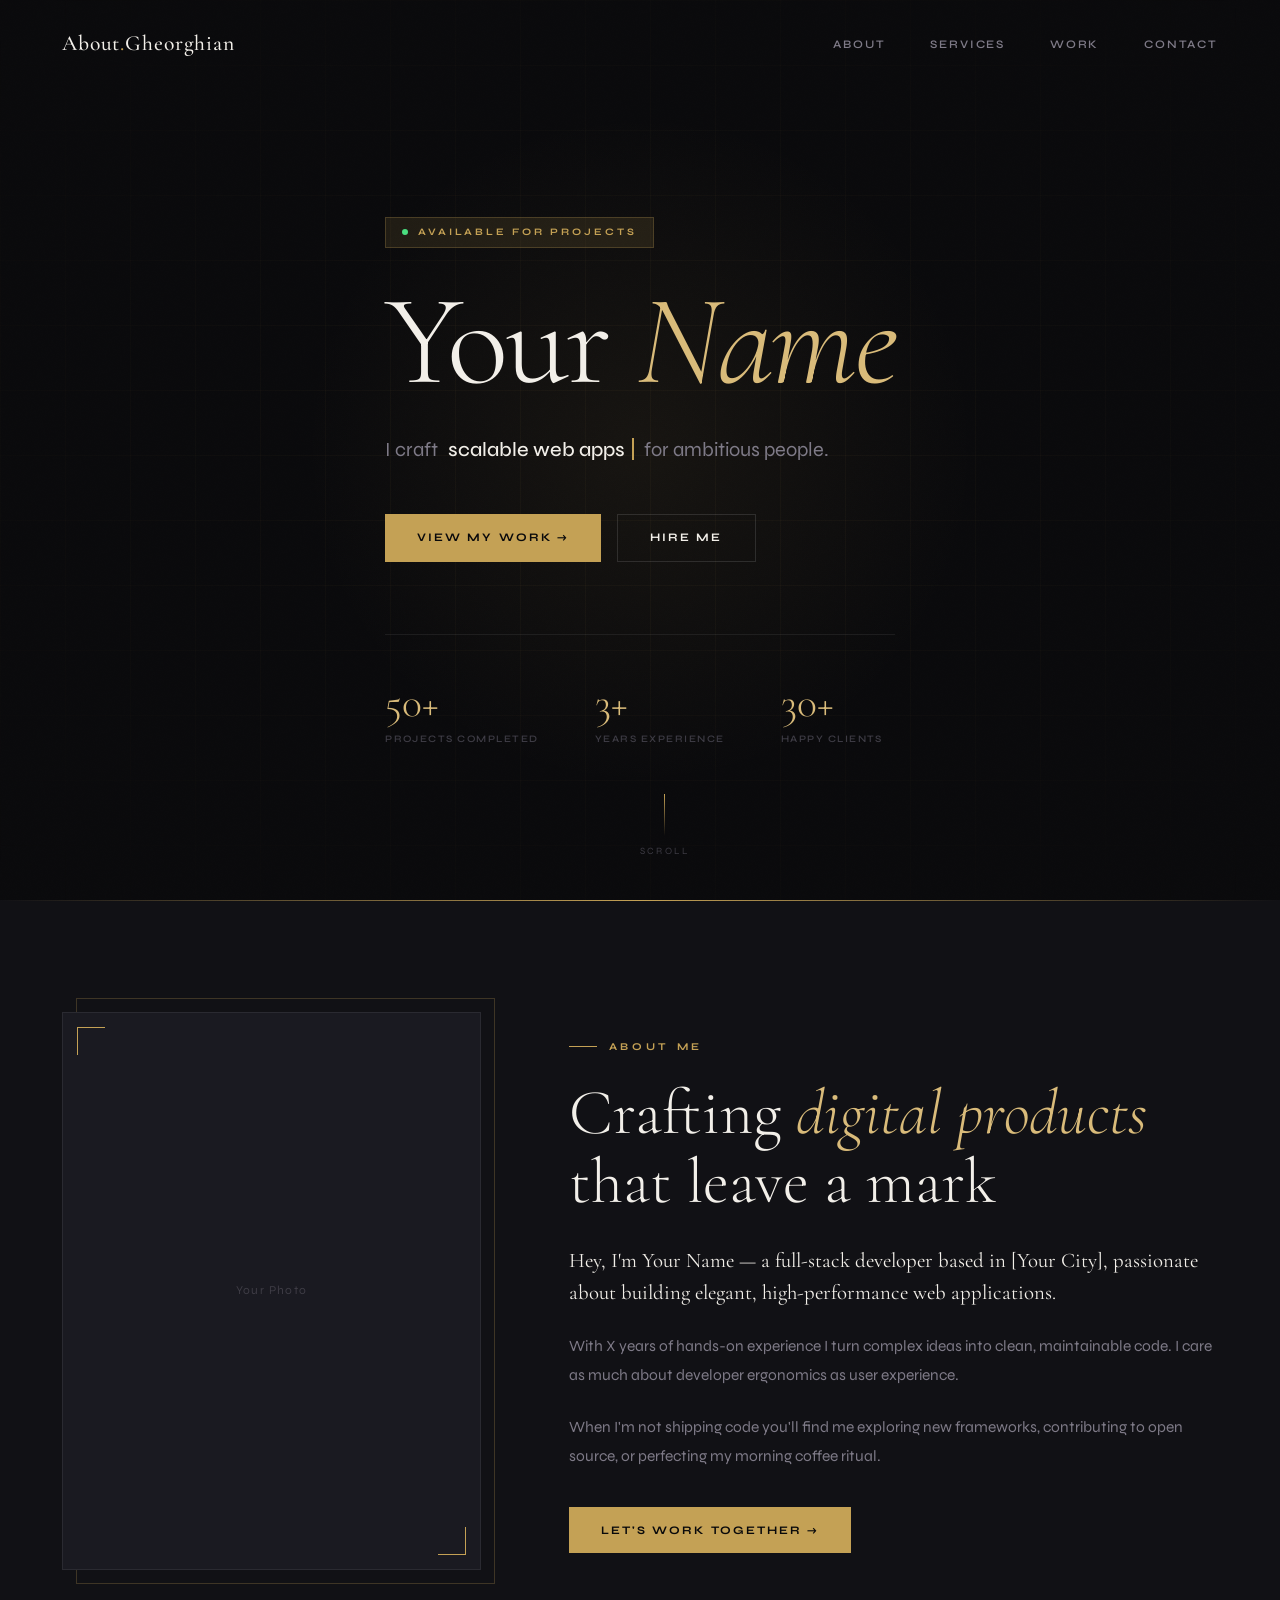
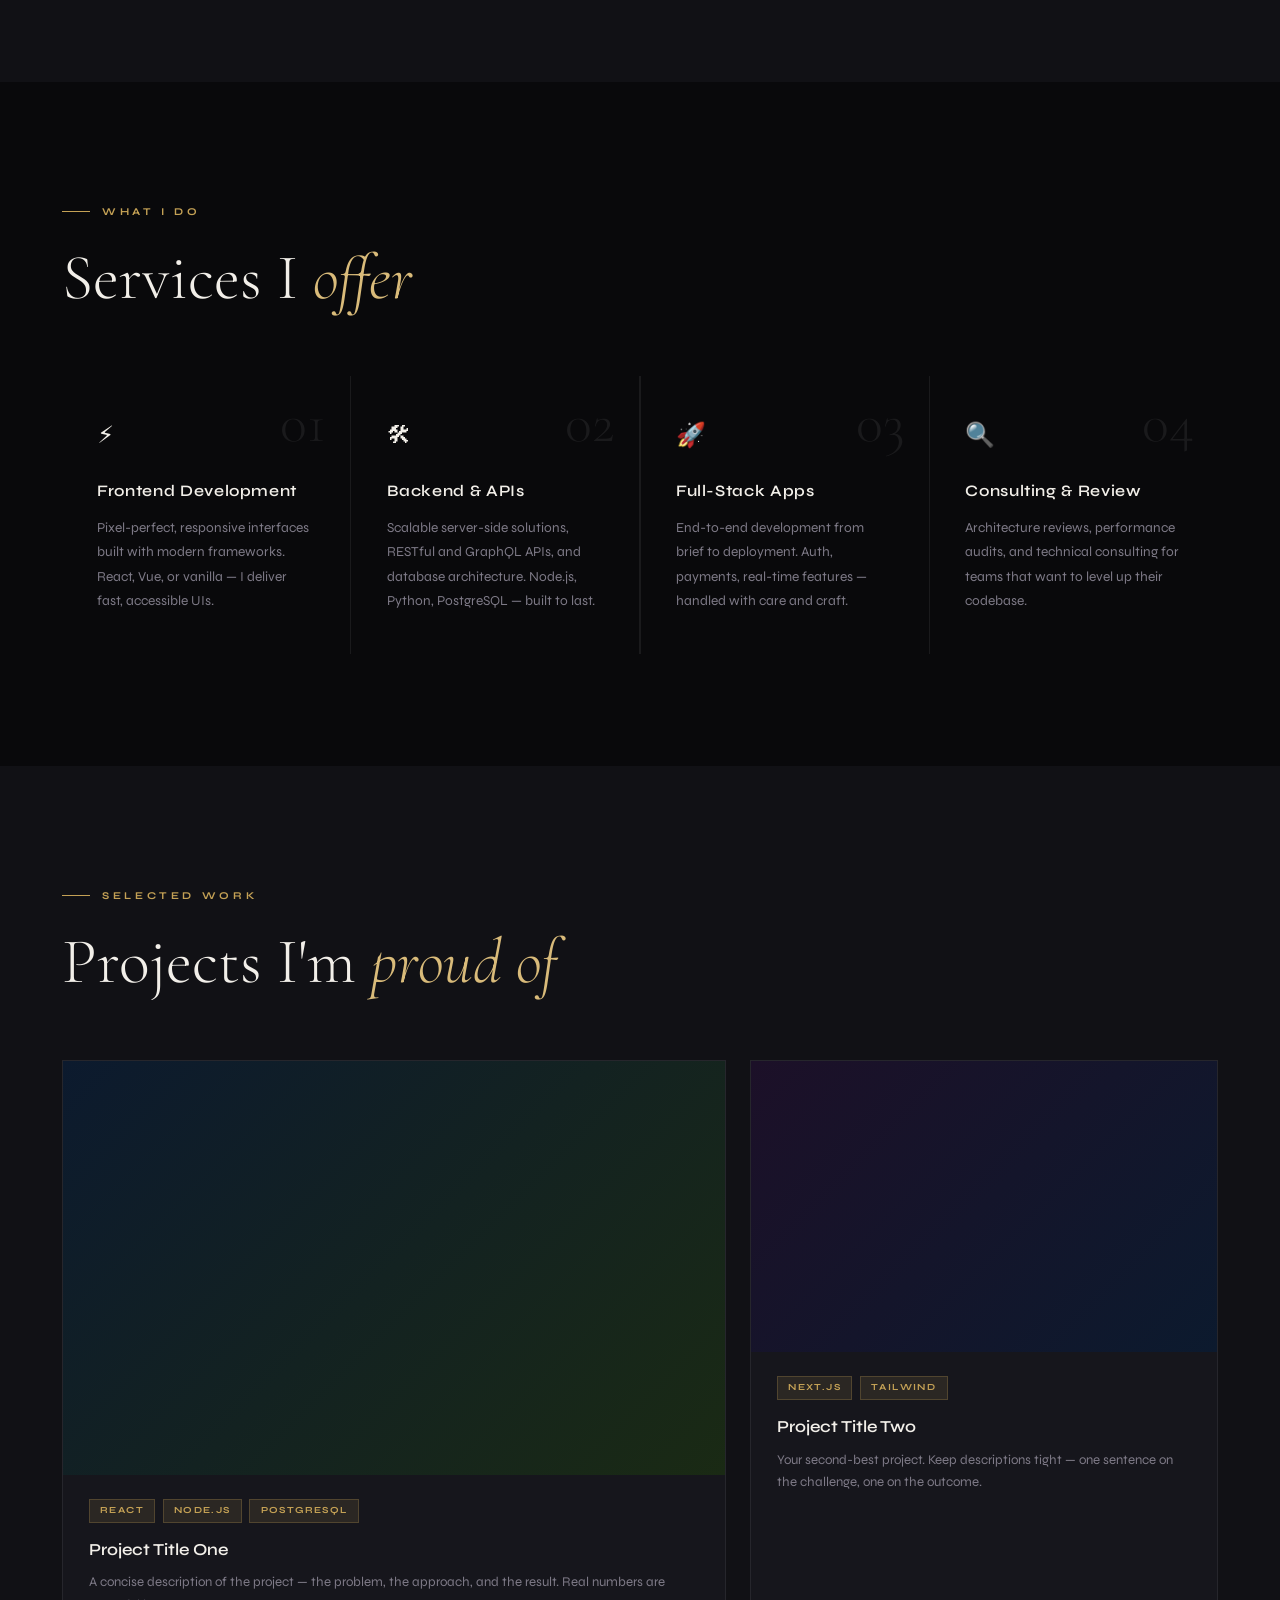
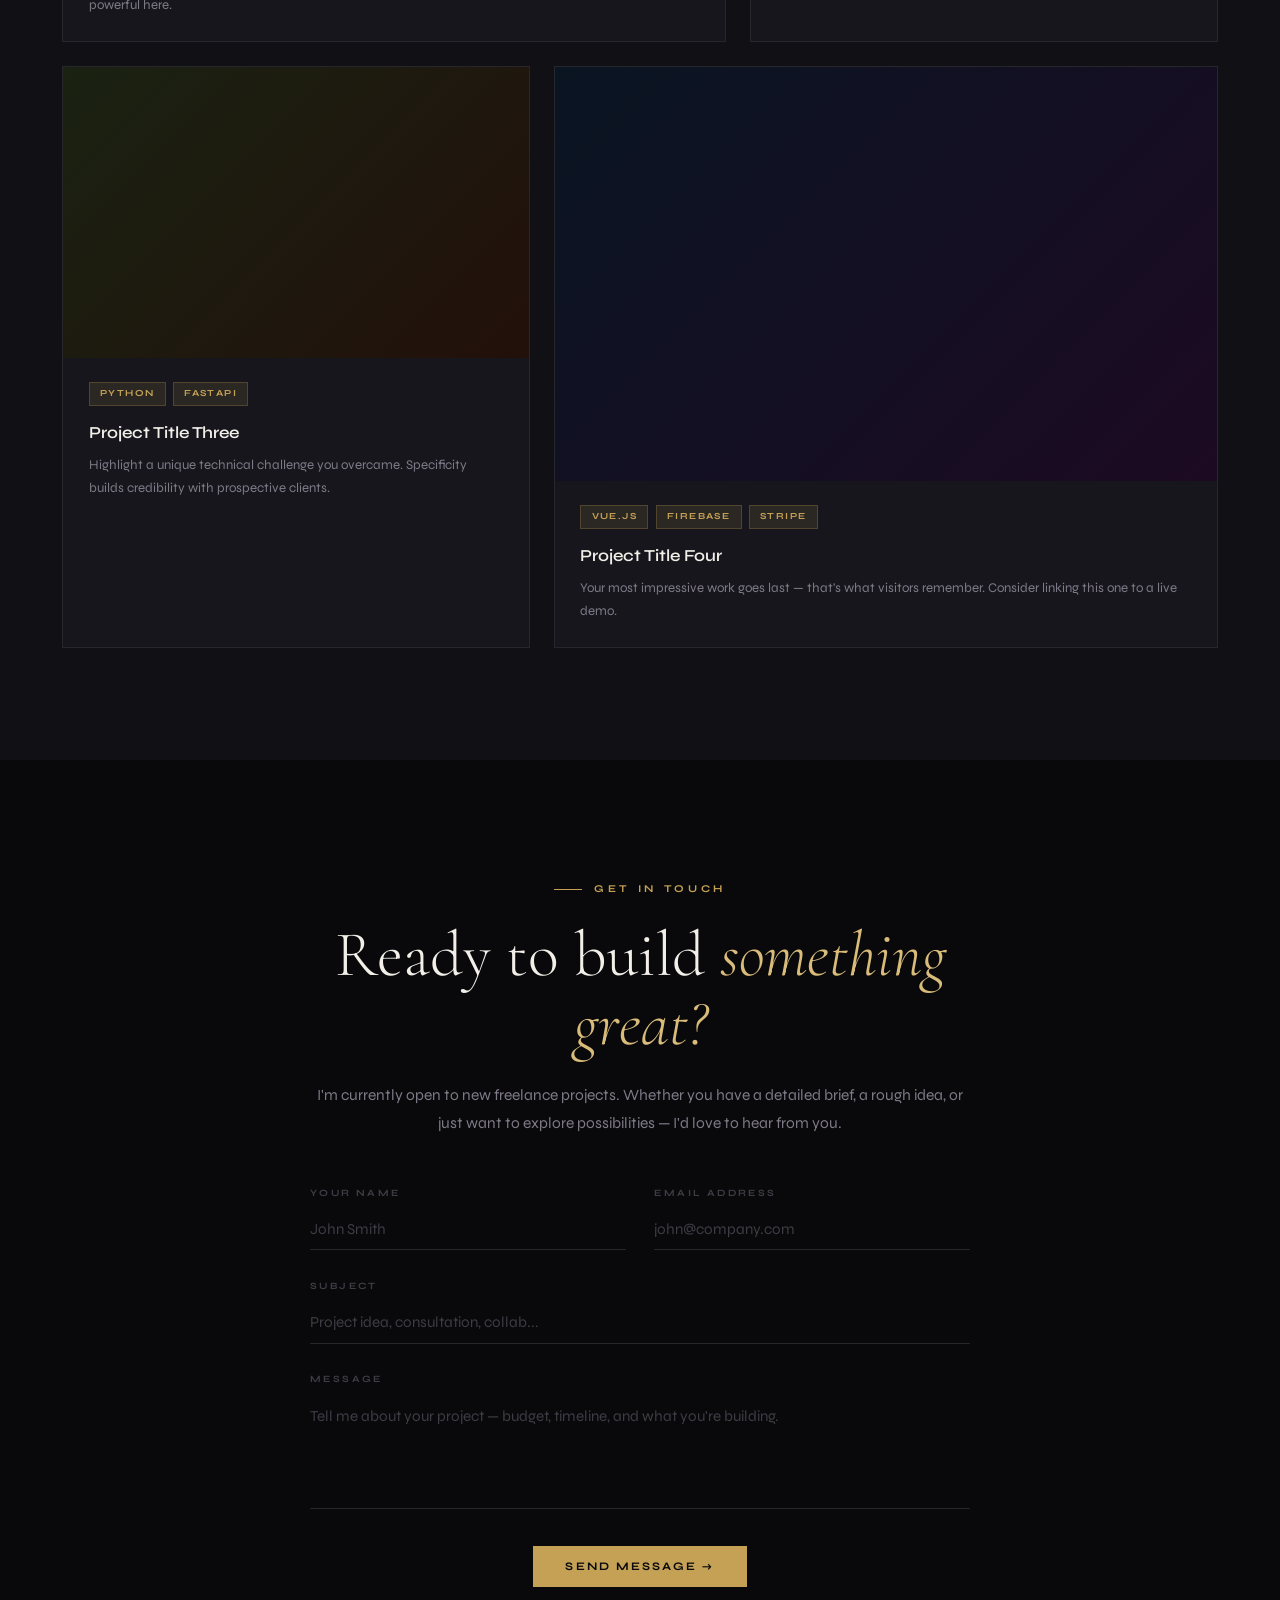
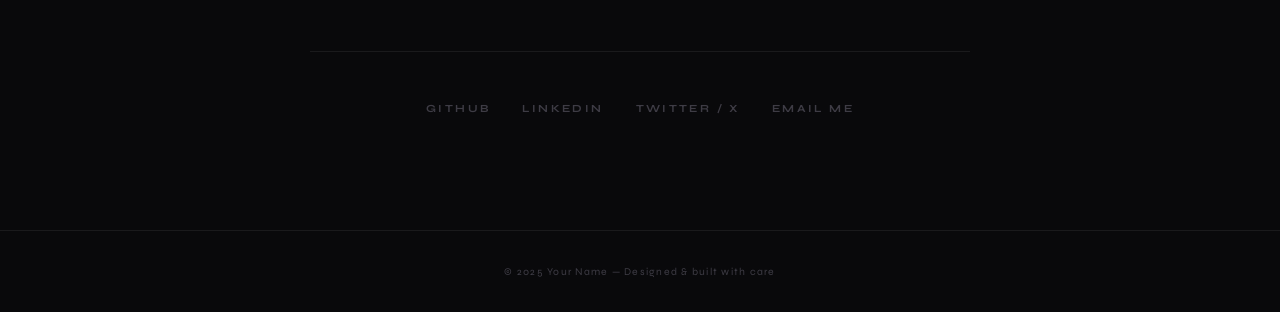
==== index.html @ f7a8e93a "Add files via upload" ====
<!DOCTYPE html>
<html lang="en">
<head>
    <meta charset="UTF-8">
    <meta name="viewport" content="width=device-width, initial-scale=1.0">
    <title>AboutGheorghian</title>

    <!--
    ━━━━━━━━━━━━━━━━━━━━━━━━━━━━━━━━━━━━━━━━━━━━━━━━━━━━━━
    GOOGLE FONTS
    We load two fonts from Google Fonts (free CDN):
      • Cormorant Garamond — a high-contrast serif. Used for big
        display headings. Gives that "luxury editorial" feeling.
      • Syne — a geometric sans-serif. Clean and modern for body.
    rel="preconnect" tells the browser to open a connection to
    Google's servers early, so fonts load faster.
    ━━━━━━━━━━━━━━━━━━━━━━━━━━━━━━━━━━━━━━━━━━━━━━━━━━━━━━
    -->
    <link rel="preconnect" href="https://fonts.googleapis.com">
    <link rel="preconnect" href="https://fonts.gstatic.com" crossorigin>
    <link href="https://fonts.googleapis.com/css2?family=Cormorant+Garamond:ital,wght@0,300;0,400;0,500;0,600;1,300;1,400;1,600&family=Syne:wght@400;500;600;700&display=swap" rel="stylesheet">

        <link rel="stylesheet" href="styles.css">
</head>
<body>
<!-- ──────────────────────────────────────────────────
     NAVIGATION
────────────────────────────────────────────────── -->
<nav id="nav">
    <div class="container">

        <a href="#hero" class="nav-logo">About<span>.</span>Gheorghian</a>

        <ul class="nav-links" id="navLinks">
            <li><a href="#about">About</a></li>
            <li><a href="#services">Services</a></li>
            <li><a href="#projects">Work</a></li>
            <li><a href="#contact">Contact</a></li>
        </ul>

        <button class="nav-burger" id="navBurger" aria-label="Toggle menu">
            <span></span><span></span><span></span>
        </button>

    </div>
</nav>

<!-- ──────────────────────────────────────────────────
     HERO
────────────────────────────────────────────────── -->
<section id="hero">
    <div class="hero-grid"></div>
    <div class="hero-orb"></div>
    <div class="hero-noise"></div>

    <div class="container">
        <div class="hero-content">

            <div class="hero-badge">Available for projects</div>

            <!--
                EDIT THIS: Replace "Your" and "Name" with your actual name.
                The <em> tag makes text italic — here we use it to
                colour your last name gold via CSS.
            -->
            <h1 class="hero-name">Your <em>Name</em></h1>

            <p class="hero-sub">
                I craft&nbsp;<strong id="typewriter"></strong>
                <span class="tw-cursor"></span>
                &nbsp;for ambitious people.
            </p>

            <div class="hero-ctas">
                <a href="#projects" class="btn btn-primary">View My Work →</a>
                <a href="#contact"  class="btn btn-ghost">Hire Me</a>
            </div>

            <!--
                data-count is a custom HTML attribute.
                JS reads it with el.dataset.count to know what to count to.
            -->
            <div class="hero-stats">
                <div>
                    <div class="stat-num" data-count="50">0</div>
                    <div class="stat-label">Projects Completed</div>
                </div>
                <div>
                    <div class="stat-num" data-count="3">0</div>
                    <div class="stat-label">Years Experience</div>
                </div>
                <div>
                    <div class="stat-num" data-count="30">0</div>
                    <div class="stat-label">Happy Clients</div>
                </div>
            </div>

        </div>
    </div>

    <div class="scroll-cue">
        <div class="scroll-line"></div>
        <span>Scroll</span>
    </div>
</section>

<!-- ──────────────────────────────────────────────────
     ABOUT
────────────────────────────────────────────────── -->
<section id="about">
    <div class="container">
        <div class="about-grid">

            <div class="reveal" style="position:relative">
                <div class="about-photo">
                    <!--
                        HOW TO ADD YOUR PHOTO:
                        Remove the <span> below and replace with:
                        <img src="photo.jpg" alt="Your Name"
                             style="width:100%;height:100%;object-fit:cover;">
                        Put photo.jpg in the same folder as index.html.
                    -->
                    <span>Your Photo</span>
                </div>
                <div class="about-frame"></div>
            </div>

            <div class="about-text">
                <div class="eyebrow reveal">About Me</div>
                <h2 class="section-title reveal" style="margin-bottom:1.8rem">
                    Crafting <em>digital products</em> that leave a mark
                </h2>

                <div class="reveal">
                    <!--
                        EDIT THIS: Write your own bio.
                        The first <p> uses a larger serif font (via CSS).
                        Keep it punchy — 1-2 sentences.
                    -->
                    <p>Hey, I'm Your Name — a full-stack developer based in [Your City], passionate about building elegant, high-performance web applications.</p>
                    <p>With X years of hands-on experience I turn complex ideas into clean, maintainable code. I care as much about developer ergonomics as user experience.</p>
                    <p>When I'm not shipping code you'll find me exploring new frameworks, contributing to open source, or perfecting my morning coffee ritual.</p>
                </div>

                <div class="reveal" style="margin-top:2.2rem">
                    <a href="#contact" class="btn btn-primary">Let's Work Together →</a>
                </div>
            </div>

        </div>
    </div>
</section>

<!-- ──────────────────────────────────────────────────
     SERVICES
────────────────────────────────────────────────── -->
<section id="services">
    <div class="container">
        <div class="eyebrow reveal">What I Do</div>
        <h2 class="section-title reveal">Services I <em>offer</em></h2>

        <!--
            EDIT THIS: Add/remove/rename cards to match your actual skills.
            Each card is one .service-card div inside .services-grid.
        -->
        <div class="services-grid stagger">

            <div class="service-card">
                <span class="service-num">01</span>
                <span class="service-icon">⚡</span>
                <h3 class="service-title">Frontend Development</h3>
                <p class="service-desc">Pixel-perfect, responsive interfaces built with modern frameworks. React, Vue, or vanilla — I deliver fast, accessible UIs.</p>
            </div>

            <div class="service-card">
                <span class="service-num">02</span>
                <span class="service-icon">🛠</span>
                <h3 class="service-title">Backend & APIs</h3>
                <p class="service-desc">Scalable server-side solutions, RESTful and GraphQL APIs, and database architecture. Node.js, Python, PostgreSQL — built to last.</p>
            </div>

            <div class="service-card">
                <span class="service-num">03</span>
                <span class="service-icon">🚀</span>
                <h3 class="service-title">Full-Stack Apps</h3>
                <p class="service-desc">End-to-end development from brief to deployment. Auth, payments, real-time features — handled with care and craft.</p>
            </div>

            <div class="service-card">
                <span class="service-num">04</span>
                <span class="service-icon">🔍</span>
                <h3 class="service-title">Consulting & Review</h3>
                <p class="service-desc">Architecture reviews, performance audits, and technical consulting for teams that want to level up their codebase.</p>
            </div>

        </div>
    </div>
</section>

<!-- ──────────────────────────────────────────────────
     PROJECTS
────────────────────────────────────────────────── -->
<section id="projects">
    <div class="container">
        <div class="eyebrow reveal">Selected Work</div>
        <h2 class="section-title reveal">Projects I'm <em>proud of</em></h2>

        <!--
            EDIT THIS: Replace placeholder gradients with real screenshots.
            Inside each .proj-img, add:
            <img src="screenshot.jpg" alt="Project name"
                 style="width:100%;height:100%;object-fit:cover;display:block;">
        -->
        <div class="projects-grid">

            <div class="proj reveal">
                <div class="proj-img">
                    <div class="proj-overlay">
                        <div class="proj-view">↗</div>
                    </div>
                </div>
                <div class="proj-info">
                    <div class="proj-tags">
                        <span class="tag">React</span>
                        <span class="tag">Node.js</span>
                        <span class="tag">PostgreSQL</span>
                    </div>
                    <h3 class="proj-title">Project Title One</h3>
                    <p class="proj-desc">A concise description of the project — the problem, the approach, and the result. Real numbers are powerful here.</p>
                </div>
            </div>

            <div class="proj reveal" style="transition-delay:.1s">
                <div class="proj-img">
                    <div class="proj-overlay">
                        <div class="proj-view">↗</div>
                    </div>
                </div>
                <div class="proj-info">
                    <div class="proj-tags">
                        <span class="tag">Next.js</span>
                        <span class="tag">Tailwind</span>
                    </div>
                    <h3 class="proj-title">Project Title Two</h3>
                    <p class="proj-desc">Your second-best project. Keep descriptions tight — one sentence on the challenge, one on the outcome.</p>
                </div>
            </div>

            <div class="proj reveal" style="transition-delay:.18s">
                <div class="proj-img">
                    <div class="proj-overlay">
                        <div class="proj-view">↗</div>
                    </div>
                </div>
                <div class="proj-info">
                    <div class="proj-tags">
                        <span class="tag">Python</span>
                        <span class="tag">FastAPI</span>
                    </div>
                    <h3 class="proj-title">Project Title Three</h3>
                    <p class="proj-desc">Highlight a unique technical challenge you overcame. Specificity builds credibility with prospective clients.</p>
                </div>
            </div>

            <div class="proj reveal" style="transition-delay:.26s">
                <div class="proj-img">
                    <div class="proj-overlay">
                        <div class="proj-view">↗</div>
                    </div>
                </div>
                <div class="proj-info">
                    <div class="proj-tags">
                        <span class="tag">Vue.js</span>
                        <span class="tag">Firebase</span>
                        <span class="tag">Stripe</span>
                    </div>
                    <h3 class="proj-title">Project Title Four</h3>
                    <p class="proj-desc">Your most impressive work goes last — that's what visitors remember. Consider linking this one to a live demo.</p>
                </div>
            </div>

        </div>
    </div>
</section>

<!-- ──────────────────────────────────────────────────
     CONTACT
────────────────────────────────────────────────── -->
<section id="contact">
    <div class="container">
        <div class="contact-wrap">

            <div class="eyebrow reveal" style="justify-content:center">Get In Touch</div>
            <h2 class="section-title reveal">Ready to build <em>something great?</em></h2>

            <p class="contact-sub reveal">
                I'm currently open to new freelance projects. Whether you have a detailed brief,
                a rough idea, or just want to explore possibilities — I'd love to hear from you.
            </p>

            <!--
                FORM SUBMISSION
                This form currently shows a success message in JS.
                To make it actually send emails, replace the JS handler with:
                  Option A) Formspree.io — free, 50 submissions/month
                  Option B) EmailJS — send directly from browser
                  Option C) Your own backend endpoint
            -->
            <form class="contact-form stagger reveal" id="contactForm">

                <div class="form-row">
                    <div class="form-group">
                        <label for="name">Your Name</label>
                        <input type="text" id="name" name="name" placeholder="John Smith" required>
                    </div>
                    <div class="form-group">
                        <label for="email">Email Address</label>
                        <input type="email" id="email" name="email" placeholder="john@company.com" required>
                    </div>
                </div>

                <div class="form-group">
                    <label for="subject">Subject</label>
                    <input type="text" id="subject" name="subject" placeholder="Project idea, consultation, collab...">
                </div>

                <div class="form-group">
                    <label for="message">Message</label>
                    <textarea id="message" name="message" rows="5" placeholder="Tell me about your project — budget, timeline, and what you're building."></textarea>
                </div>

                <div class="form-submit">
                    <button type="submit" class="btn btn-primary" id="submitBtn">Send Message →</button>
                </div>

            </form>

            <!-- EDIT: Replace # with your real social URLs -->
            <div class="socials reveal">
                <a href="https://github.com"   class="social-link" target="_blank">GitHub</a>
                <a href="https://linkedin.com" class="social-link" target="_blank">LinkedIn</a>
                <a href="https://twitter.com"  class="social-link" target="_blank">Twitter / X</a>
                <a href="mailto:you@email.com" class="social-link">Email Me</a>
            </div>

        </div>
    </div>
</section>

<!-- FOOTER -->
<footer>
    <div class="container">
        <p>© 2025 Your Name — Designed & built with care</p>
    </div>
</footer>


<!-- ══════════════════════════════════════════════════════════════
     JAVASCRIPT
     We use vanilla JS — zero libraries, zero dependencies.
     Everything is broken into clearly labelled sections.
══════════════════════════════════════════════════════════════ -->
    <script src="script.js"></script>
</body>
</html>
---- styles.css ----
/* ━━━━━━━━━━━━━━━━━━━━━━━━━━━━━━━━━━━━━━━━━━━━━━━━━━━━━━━━
           CSS CUSTOM PROPERTIES (VARIABLES)
           Defined on :root so they're accessible everywhere.
           Change one variable → updates the whole page.
           Think of it exactly like a constant in JavaScript.
           ━━━━━━━━━━━━━━━━━━━━━━━━━━━━━━━━━━━━━━━━━━━━━━━━━━━━━━━━ */
        :root {
            /* Backgrounds — layered dark surfaces */
            --bg-base:     #09090b;
            --bg-surface:  #111115;
            --bg-elevated: #1a1a21;
            --bg-card:     #16161c;

            /* Borders */
            --border:         rgba(255, 255, 255, 0.07);
            --border-hover:   rgba(255, 255, 255, 0.12);
            --border-accent:  rgba(196, 161, 85, 0.25);

            /* Text hierarchy */
            --text-primary:   #f2efe9;
            --text-secondary: #7e7a87;
            --text-muted:     #3e3c45;

            /* Gold accent — the signature colour of this design */
            --gold:      #c4a155;
            --gold-lt:   #d9bb7a;
            --gold-dim:  rgba(196, 161, 85, 0.12);
            --gold-glow: rgba(196, 161, 85, 0.18);

            /* Typography */
            --font-display: 'Cormorant Garamond', Georgia, serif;
            --font-body:    'Syne', system-ui, sans-serif;

            /*
            clamp(MIN, PREFERRED, MAX)
            A powerful CSS function for fluid / responsive type.
            The font grows with the viewport but never goes
            below MIN or above MAX.
            */
            --size-hero: clamp(3.8rem, 10vw, 9.5rem);
            --size-h2:   clamp(2.2rem, 5vw,  4rem);
            --size-h3:   clamp(1.1rem, 2vw,  1.45rem);

            /* Transitions */
            --ease:       cubic-bezier(0.16, 1, 0.3, 1);
            --transition: all 0.45s var(--ease);
        }

        /* ━━━━━━━━━━━━━━━━━━━━━━━━━━━━━━━━━━━━━━━━━━━━━━━━━━━━━━━━
           CSS RESET
           Browsers ship with their own default styles (margins,
           paddings, font sizes). We zero them out so we build
           on a perfectly blank slate.
           box-sizing: border-box means width/height include padding
           and borders — avoids confusing layout math.
           ━━━━━━━━━━━━━━━━━━━━━━━━━━━━━━━━━━━━━━━━━━━━━━━━━━━━━━━━ */
        *, *::before, *::after {
            margin: 0;
            padding: 0;
            box-sizing: border-box;
        }

        html {
            scroll-behavior: smooth; /* Smooth jump when clicking anchor links */
        }

        body {
            background: var(--bg-base);
            color: var(--text-primary);
            font-family: var(--font-body);
            line-height: 1.65;
            overflow-x: hidden;   /* No horizontal scroll bar from animation overflow */
        }

        img { max-width: 100%; display: block; }
        a   { text-decoration: none; }
        ul  { list-style: none; }

      
        /* ━━━━━━━━━━━━━━━━━━━━━━━━━━━━━━━━━━━━━━━━━━━━━━━━━━━━━━━━
           SCROLL REVEAL SYSTEM
           Elements start invisible + shifted down.
           JS adds .visible when they enter the viewport,
           which triggers this CSS transition.
           ━━━━━━━━━━━━━━━━━━━━━━━━━━━━━━━━━━━━━━━━━━━━━━━━━━━━━━━━ */
        .reveal {
            opacity: 0;
            transform: translateY(45px);
            transition: opacity .9s var(--ease),
                        transform .9s var(--ease);
        }
        .reveal.visible {
            opacity: 1;
            transform: translateY(0);
        }

        /* Stagger: parent gets .reveal-stagger, children animate in sequence */
        .stagger > * {
            opacity: 0;
            transform: translateY(30px);
            transition: opacity .7s var(--ease), transform .7s var(--ease);
        }
        .stagger.visible > *:nth-child(1) { opacity:1; transform:translateY(0); transition-delay:.05s }
        .stagger.visible > *:nth-child(2) { opacity:1; transform:translateY(0); transition-delay:.15s }
        .stagger.visible > *:nth-child(3) { opacity:1; transform:translateY(0); transition-delay:.25s }
        .stagger.visible > *:nth-child(4) { opacity:1; transform:translateY(0); transition-delay:.35s }
        .stagger.visible > *:nth-child(5) { opacity:1; transform:translateY(0); transition-delay:.45s }
        .stagger.visible > *:nth-child(6) { opacity:1; transform:translateY(0); transition-delay:.55s }

        /* ━━━━━━━━━━━━━━━━━━━━━━━━━━━━━━━━━━━━━━━━━━━━━━━━━━━━━━━━
           LAYOUT UTILITIES
           ━━━━━━━━━━━━━━━━━━━━━━━━━━━━━━━━━━━━━━━━━━━━━━━━━━━━━━━━ */
        .container {
            max-width: 1220px;
            margin: 0 auto;
            padding: 0 2rem;
        }

        section { padding: 7rem 0; }

        /* Gold eyebrow label used above section titles */
        .eyebrow {
            display: inline-flex;
            align-items: center;
            gap: .75rem;
            font-size: .65rem;
            font-weight: 700;
            letter-spacing: .35em;
            text-transform: uppercase;
            color: var(--gold);
            margin-bottom: 1.4rem;
        }
        .eyebrow::before {
            content: '';
            width: 28px; height: 1px;
            background: var(--gold);
        }

        /* Section heading */
        .section-title {
            font-family: var(--font-display);
            font-size: var(--size-h2);
            font-weight: 300;
            line-height: 1.08;
            color: var(--text-primary);
        }
        .section-title em {
            font-style: italic;
            color: var(--gold-lt);
        }

        /* Gold horizontal rule — decorative divider */
        .gold-rule {
            width: 100%;
            height: 1px;
            background: linear-gradient(90deg, transparent, var(--gold), transparent);
        }

        /* ━━━━━━━━━━━━━━━━━━━━━━━━━━━━━━━━━━━━━━━━━━━━━━━━━━━━━━━━
           BUTTONS
           Two variants: filled (primary) and outline (ghost).
           The shimmer on hover is a pseudo-element that slides
           across — pure CSS, zero JS.
           ━━━━━━━━━━━━━━━━━━━━━━━━━━━━━━━━━━━━━━━━━━━━━━━━━━━━━━━━ */
        .btn {
            display: inline-flex;
            align-items: center;
            gap: .5rem;
            padding: .85rem 2rem;
            font-family: var(--font-body);
            font-size: .72rem;
            font-weight: 700;
            letter-spacing: .18em;
            text-transform: uppercase;
            border: none;
            cursor: pointer;
            position: relative;
            overflow: hidden;
            transition: var(--transition);
        }

        .btn-primary {
            background: var(--gold);
            color: #09090b;
        }
        /* Sliding shimmer: hides off-left, reveals on hover */
        .btn-primary::after {
            content: '';
            position: absolute;
            inset: 0;
            background: linear-gradient(105deg, transparent 30%, rgba(255,255,255,.25) 50%, transparent 70%);
            transform: translateX(-120%);
            transition: transform .55s ease;
        }
        .btn-primary:hover { transform: translateY(-2px); box-shadow: 0 12px 35px var(--gold-glow); }
        .btn-primary:hover::after { transform: translateX(120%); }

        .btn-ghost {
            background: transparent;
            color: var(--text-primary);
            border: 1px solid var(--border-hover);
        }
        .btn-ghost:hover {
            border-color: var(--gold);
            color: var(--gold);
            transform: translateY(-2px);
        }

        /* ━━━━━━━━━━━━━━━━━━━━━━━━━━━━━━━━━━━━━━━━━━━━━━━━━━━━━━━━
           NAV
           Fixed at the top. Gains backdrop-filter blur when user
           scrolls (JS adds .scrolled class).
           ━━━━━━━━━━━━━━━━━━━━━━━━━━━━━━━━━━━━━━━━━━━━━━━━━━━━━━━━ */
        #nav {
            position: fixed;
            inset: 0 0 auto 0;
            z-index: 100;
            padding: 1.6rem 0;
            transition: background .4s ease, padding .4s ease, border-color .4s ease;
        }
        #nav.scrolled {
            background: rgba(9, 9, 11, 0.82);
            /*
            backdrop-filter: blur() creates the frosted-glass effect.
            It blurs whatever is behind the element.
            -webkit- prefix is needed for Safari.
            */
            backdrop-filter: blur(24px);
            -webkit-backdrop-filter: blur(24px);
            border-bottom: 1px solid var(--border);
            padding: 1rem 0;
        }
        #nav .container {
            display: flex;
            align-items: center;
            justify-content: space-between;
        }

        /* Logo */
        .nav-logo {
            font-family: var(--font-display);
            font-size: 1.35rem;
            font-weight: 500;
            color: var(--text-primary);
            letter-spacing: .04em;
        }
        .nav-logo span { color: var(--gold); }

        /* Desktop links */
        .nav-links {
            display: flex;
            gap: 2.8rem;
        }
        .nav-links a {
            color: var(--text-secondary);
            font-size: .72rem;
            font-weight: 600;
            letter-spacing: .16em;
            text-transform: uppercase;
            position: relative;
            transition: color .3s;
        }
        /* Animated underline — grows from left on hover */
        .nav-links a::after {
            content: '';
            position: absolute;
            bottom: -4px; left: 0;
            width: 0; height: 1px;
            background: var(--gold);
            transition: width .35s var(--ease);
        }
        .nav-links a:hover { color: var(--text-primary); }
        .nav-links a:hover::after { width: 100%; }

        /* Hamburger icon (mobile only) */
        .nav-burger {
            display: none;
            flex-direction: column;
            gap: 5px;
            cursor: pointer;
            padding: 6px;
            background: none;
            border: none;
        }
        .nav-burger span {
            display: block;
            width: 22px; height: 1.5px;
            background: var(--text-primary);
            transition: var(--transition);
        }
        .nav-burger.open span:nth-child(1) { transform: translateY(6.5px) rotate(45deg); }
        .nav-burger.open span:nth-child(2) { opacity: 0; transform: scaleX(0); }
        .nav-burger.open span:nth-child(3) { transform: translateY(-6.5px) rotate(-45deg); }

        /* ━━━━━━━━━━━━━━━━━━━━━━━━━━━━━━━━━━━━━━━━━━━━━━━━━━━━━━━━
           HERO
           Full viewport height. A CSS grid background pattern is
           drawn using two repeating-linear-gradient layers.
           The glowing orb is a radial-gradient + keyframe animation.
           ━━━━━━━━━━━━━━━━━━━━━━━━━━━━━━━━━━━━━━━━━━━━━━━━━━━━━━━━ */
        #hero {
            min-height: 100dvh; /* dvh = dynamic viewport height (mobile safe) */
            display: flex;
            align-items: center;
            position: relative;
            overflow: hidden;
            padding: 9rem 0 5rem;
        }

        /* Grid lines background — pure CSS */
        .hero-grid {
            position: absolute;
            inset: 0;
            background-image:
                linear-gradient(rgba(196,161,85,.045) 1px, transparent 1px),
                linear-gradient(90deg, rgba(196,161,85,.045) 1px, transparent 1px);
            background-size: 65px 65px;
            /*
            mask-image fades the grid so it's invisible at edges,
            keeping focus on the centre content.
            */
            mask-image: radial-gradient(ellipse 70% 70% at 50% 50%, black 25%, transparent 100%);
        }

        /* Soft glowing orb behind the text */
        .hero-orb {
            position: absolute;
            width: 700px; height: 700px;
            border-radius: 50%;
            background: radial-gradient(circle, rgba(196,161,85,.07) 0%, transparent 68%);
            top: 50%; left: 50%;
            transform: translate(-50%, -50%);
            animation: orb-pulse 7s ease-in-out infinite;
        }

        @keyframes orb-pulse {
            0%, 100% { transform: translate(-50%, -50%) scale(1);   opacity: .7; }
            50%       { transform: translate(-50%, -50%) scale(1.12); opacity: 1; }
        }

        /* Noise texture overlay for depth */
        .hero-noise {
            position: absolute;
            inset: 0;
            background-image: url("data:image/svg+xml,%3Csvg viewBox='0 0 256 256' xmlns='http://www.w3.org/2000/svg'%3E%3Cfilter id='noise'%3E%3CfeTurbulence type='fractalNoise' baseFrequency='0.9' numOctaves='4' stitchTiles='stitch'/%3E%3C/filter%3E%3Crect width='100%25' height='100%25' filter='url(%23noise)' opacity='0.04'/%3E%3C/svg%3E");
            background-size: 180px;
            opacity: .35;
            pointer-events: none;
        }

        .hero-content { position: relative; z-index: 1; }

        /*
        Each hero text element is hidden (opacity:0) and uses
        CSS @keyframes + animation-delay to stagger its entrance.
        The "forwards" fill-mode keeps the element visible after
        the animation ends.
        */
        @keyframes hero-rise {
            from { opacity: 0; transform: translateY(35px); }
            to   { opacity: 1; transform: translateY(0);    }
        }

        .hero-badge {
            display: inline-flex;
            align-items: center;
            gap: .6rem;
            padding: .4rem 1rem;
            border: 1px solid var(--border-accent);
            background: var(--gold-dim);
            font-size: .62rem;
            font-weight: 700;
            letter-spacing: .3em;
            text-transform: uppercase;
            color: var(--gold);
            margin-bottom: 2rem;
            opacity: 0;
            animation: hero-rise .8s var(--ease) .2s forwards;
        }
        /* Pulsing green dot */
        .hero-badge::before {
            content: '';
            width: 6px; height: 6px;
            border-radius: 50%;
            background: #4ade80;
            box-shadow: 0 0 0 0 rgba(74,222,128,.4);
            animation: ping 2s ease-in-out infinite;
        }
        @keyframes ping {
            0%   { box-shadow: 0 0 0 0 rgba(74,222,128,.4); }
            70%  { box-shadow: 0 0 0 8px rgba(74,222,128,0); }
            100% { box-shadow: 0 0 0 0 rgba(74,222,128,0); }
        }

        .hero-name {
            font-family: var(--font-display);
            font-size: var(--size-hero);
            font-weight: 300;
            line-height: .97;
            letter-spacing: -.02em;
            color: var(--text-primary);
            margin-bottom: 1.8rem;
            opacity: 0;
            animation: hero-rise .9s var(--ease) .45s forwards;
        }
        .hero-name em { font-style: italic; color: var(--gold-lt); }

        .hero-sub {
            font-size: clamp(.95rem, 2vw, 1.25rem);
            color: var(--text-secondary);
            font-weight: 400;
            margin-bottom: 3rem;
            display: flex;
            align-items: center;
            flex-wrap: wrap;
            gap: .4rem;
            opacity: 0;
            animation: hero-rise .9s var(--ease) .65s forwards;
        }
        .hero-sub strong { color: var(--text-primary); font-weight: 500; }

        /* Blinking typewriter pipe */
        .tw-cursor {
            display: inline-block;
            width: 2px; height: 1.1em;
            background: var(--gold);
            vertical-align: middle;
            animation: blink .85s step-end infinite;
        }
        @keyframes blink { 0%,100%{opacity:1} 50%{opacity:0} }

        .hero-ctas {
            display: flex;
            gap: 1rem;
            flex-wrap: wrap;
            opacity: 0;
            animation: hero-rise .9s var(--ease) .85s forwards;
        }

        /* Stats row */
        .hero-stats {
            display: flex;
            gap: 3.5rem;
            margin-top: 4.5rem;
            padding-top: 3rem;
            border-top: 1px solid var(--border);
            flex-wrap: wrap;
            opacity: 0;
            animation: hero-rise .9s var(--ease) 1.05s forwards;
        }
        .stat-num {
            font-family: var(--font-display);
            font-size: 2.6rem;
            font-weight: 300;
            color: var(--gold-lt);
            line-height: 1;
        }
        .stat-label {
            font-size: .62rem;
            font-weight: 600;
            letter-spacing: .15em;
            text-transform: uppercase;
            color: var(--text-muted);
            margin-top: .4rem;
        }

        /* Animated scroll line at bottom of hero */
        .scroll-cue {
            position: absolute;
            bottom: 2.5rem;
            left: 50%;
            transform: translateX(-50%);
            display: flex;
            flex-direction: column;
            align-items: center;
            gap: .5rem;
            color: var(--text-muted);
            font-size: .6rem;
            letter-spacing: .25em;
            text-transform: uppercase;
            opacity: 0;
            animation: hero-rise 1s ease 1.6s forwards;
        }
        .scroll-line {
            width: 1px; height: 42px;
            background: linear-gradient(to bottom, var(--gold), transparent);
            animation: line-drop 2.2s ease infinite;
        }
        @keyframes line-drop {
            0%           { transform: scaleY(0); transform-origin: top;    }
            45%          { transform: scaleY(1); transform-origin: top;    }
            45.001%      { transform: scaleY(1); transform-origin: bottom; }
            100%         { transform: scaleY(0); transform-origin: bottom; }
        }

        /* ━━━━━━━━━━━━━━━━━━━━━━━━━━━━━━━━━━━━━━━━━━━━━━━━━━━━━━━━
           ABOUT
           Two-column CSS Grid: image on left, text on right.
           ━━━━━━━━━━━━━━━━━━━━━━━━━━━━━━━━━━━━━━━━━━━━━━━━━━━━━━━━ */
        #about { background: var(--bg-surface); position: relative; }
        #about::before { content:''; position:absolute; top:0; inset:0 0 auto; height:1px; background:linear-gradient(90deg,transparent,var(--gold),transparent); }

        .about-grid {
            display: grid;
            /*
            CSS Grid — two columns.
            1fr = "one fraction of remaining space"
            1.55fr = 1.55 fractions (slightly wider right column)
            */
            grid-template-columns: 1fr 1.55fr;
            gap: 5.5rem;
            align-items: center;
        }

        /* Image placeholder — replace inner content with <img> */
        .about-photo {
            aspect-ratio: 3 / 4;
            background: var(--bg-elevated);
            border: 1px solid var(--border);
            position: relative;
            overflow: hidden;
            display: flex;
            align-items: center;
            justify-content: center;
            color: var(--text-muted);
            font-size: .75rem;
            letter-spacing: .1em;
        }
        /* Decorative L-shaped corner brackets */
        .about-photo::before, .about-photo::after {
            content: '';
            position: absolute;
            width: 28px; height: 28px;
            border-color: var(--gold);
            border-style: solid;
        }
        .about-photo::before { top: 14px; left: 14px; border-width: 1px 0 0 1px; }
        .about-photo::after  { bottom: 14px; right: 14px; border-width: 0 1px 1px 0; }

        /* Shadow frame behind the photo — decorative depth */
        .about-frame {
            position: absolute;
            inset: -14px -14px -14px 14px;
            border: 1px solid var(--border-accent);
            z-index: -1;
        }

        .about-text p {
            color: var(--text-secondary);
            font-size: .97rem;
            line-height: 1.9;
            margin-bottom: 1.4rem;
        }
        .about-text p:first-of-type {
            font-family: var(--font-display);
            font-size: 1.3rem;
            color: var(--text-primary);
            line-height: 1.55;
        }

        /* ━━━━━━━━━━━━━━━━━━━━━━━━━━━━━━━━━━━━━━━━━━━━━━━━━━━━━━━━
           SERVICES
           Grid of cards. The "gap" between cells shows the bg
           colour, creating seamless divider lines.
           ━━━━━━━━━━━━━━━━━━━━━━━━━━━━━━━━━━━━━━━━━━━━━━━━━━━━━━━━ */
        #services { position: relative; }

        .services-grid {
            display: grid;
            grid-template-columns: repeat(auto-fit, minmax(260px, 1fr));
            gap: 1.5px;
            background: var(--border); /* The gap colour = the divider */
            margin-top: 4rem;
        }

        .service-card {
            background: var(--bg-base);
            padding: 2.5rem 2.2rem;
            position: relative;
            overflow: hidden;
            transition: background .4s ease, transform .4s var(--ease);
            cursor: default;
        }

        /* Gold bar slides up from bottom on hover */
        .service-card::before {
            content: '';
            position: absolute;
            bottom: 0; left: 0; right: 0;
            height: 2px;
            background: linear-gradient(90deg, var(--gold), var(--gold-lt));
            transform: scaleX(0);
            transform-origin: left;
            transition: transform .4s var(--ease);
        }
        .service-card:hover::before  { transform: scaleX(1); }
        .service-card:hover          { background: var(--bg-elevated); transform: translateY(-5px); }

        /* Large ghost number — decorative */
        .service-num {
            position: absolute;
            top: 1.2rem; right: 1.5rem;
            font-family: var(--font-display);
            font-size: 3.5rem;
            font-weight: 300;
            color: var(--border);
            line-height: 1;
            transition: color .4s;
            user-select: none;
        }
        .service-card:hover .service-num { color: rgba(196,161,85,.1); }

        .service-icon {
            font-size: 1.5rem;
            margin-bottom: 1.4rem;
            display: block;
        }

        .service-title {
            font-size: 1rem;
            font-weight: 600;
            color: var(--text-primary);
            letter-spacing: .04em;
            margin-bottom: .7rem;
        }

        .service-desc {
            font-size: .855rem;
            color: var(--text-secondary);
            line-height: 1.8;
        }

        /* ━━━━━━━━━━━━━━━━━━━━━━━━━━━━━━━━━━━━━━━━━━━━━━━━━━━━━━━━
           PROJECTS
           12-column CSS Grid gives precise control.
           Cards alternate wide/narrow for visual rhythm.
           ━━━━━━━━━━━━━━━━━━━━━━━━━━━━━━━━━━━━━━━━━━━━━━━━━━━━━━━━ */
        #projects { background: var(--bg-surface); }

        .projects-grid {
            display: grid;
            grid-template-columns: repeat(12, 1fr);
            gap: 1.5rem;
            margin-top: 4rem;
        }

        /* span = how many of the 12 columns this card occupies */
        .proj:nth-child(1) { grid-column: span 7; }
        .proj:nth-child(2) { grid-column: span 5; }
        .proj:nth-child(3) { grid-column: span 5; }
        .proj:nth-child(4) { grid-column: span 7; }

        .proj {
            background: var(--bg-card);
            border: 1px solid var(--border);
            overflow: hidden;
            transition: var(--transition);
        }
        .proj:hover { border-color: var(--border-accent); transform: translateY(-7px); box-shadow: 0 25px 60px rgba(0,0,0,.55); }

        /* Image area — swap for a real <img> */
        .proj-img {
            width: 100%;
            aspect-ratio: 16 / 10;
            position: relative;
            overflow: hidden;
        }
        /* Unique gradient per card */
        .proj:nth-child(1) .proj-img { background: linear-gradient(135deg, #0c1a2e 0%, #1a2a14 100%); }
        .proj:nth-child(2) .proj-img { background: linear-gradient(135deg, #1c1028 0%, #0c1a2e 100%); }
        .proj:nth-child(3) .proj-img { background: linear-gradient(135deg, #1a2212 0%, #22100a 100%); }
        .proj:nth-child(4) .proj-img { background: linear-gradient(135deg, #0a1522 0%, #1c0a22 100%); }

        /* Hover overlay with view icon */
        .proj-overlay {
            position: absolute;
            inset: 0;
            background: rgba(196,161,85,.06);
            display: flex;
            align-items: center;
            justify-content: center;
            opacity: 0;
            transition: opacity .4s;
        }
        .proj:hover .proj-overlay { opacity: 1; }

        .proj-view {
            width: 52px; height: 52px;
            border: 1px solid var(--gold);
            border-radius: 50%;
            display: flex;
            align-items: center;
            justify-content: center;
            color: var(--gold);
            font-size: 1.1rem;
            transform: scale(0) rotate(-45deg);
            transition: transform .4s var(--ease);
        }
        .proj:hover .proj-view { transform: scale(1) rotate(0deg); }

        .proj-info { padding: 1.5rem 1.6rem; }

        .proj-tags {
            display: flex;
            gap: .45rem;
            flex-wrap: wrap;
            margin-bottom: .8rem;
        }
        .tag {
            font-size: .58rem;
            font-weight: 700;
            letter-spacing: .15em;
            text-transform: uppercase;
            color: var(--gold);
            background: var(--gold-dim);
            padding: .22rem .65rem;
            border: 1px solid var(--border-accent);
        }

        .proj-title {
            font-size: 1.05rem;
            font-weight: 600;
            color: var(--text-primary);
            margin-bottom: .5rem;
        }
        .proj-desc {
            font-size: .83rem;
            color: var(--text-secondary);
            line-height: 1.7;
        }

        /* ━━━━━━━━━━━━━━━━━━━━━━━━━━━━━━━━━━━━━━━━━━━━━━━━━━━━━━━━
           CONTACT
           Centred layout. Minimal underline-only form inputs.
           ━━━━━━━━━━━━━━━━━━━━━━━━━━━━━━━━━━━━━━━━━━━━━━━━━━━━━━━━ */
        #contact { position: relative; }

        .contact-wrap {
            max-width: 660px;
            margin: 0 auto;
            text-align: center;
        }

        .contact-sub {
            color: var(--text-secondary);
            font-size: .97rem;
            line-height: 1.8;
            margin: 1.5rem 0 3rem;
        }

        .contact-form {
            display: grid;
            gap: 1.8rem;
            text-align: left;
        }
        .form-row {
            display: grid;
            grid-template-columns: 1fr 1fr;
            gap: 1.8rem;
        }
        .form-group {
            display: flex;
            flex-direction: column;
            gap: .45rem;
        }
        .form-group label {
            font-size: .6rem;
            font-weight: 700;
            letter-spacing: .25em;
            text-transform: uppercase;
            color: var(--text-muted);
        }

        /*
        Underline-only inputs — no box, just a border-bottom.
        On focus, the gold colour appears (CSS transition).
        */
        .form-group input,
        .form-group textarea {
            background: transparent;
            border: none;
            border-bottom: 1px solid var(--border-hover);
            padding: .7rem 0;
            color: var(--text-primary);
            font-family: var(--font-body);
            font-size: .95rem;
            outline: none;
            resize: none;
            transition: border-color .3s;
            width: 100%;
        }
        .form-group input:focus,
        .form-group textarea:focus { border-color: var(--gold); }
        .form-group input::placeholder,
        .form-group textarea::placeholder { color: var(--text-muted); }

        .form-submit { text-align: center; margin-top: .5rem; }

        /* Success state for the form button */
        .btn-success {
            background: #166534 !important;
            color: #bbf7d0 !important;
        }

        /* Social links row */
        .socials {
            display: flex;
            justify-content: center;
            gap: 2rem;
            flex-wrap: wrap;
            margin-top: 4rem;
            padding-top: 3rem;
            border-top: 1px solid var(--border);
        }
        .social-link {
            color: var(--text-muted);
            font-size: .68rem;
            font-weight: 700;
            letter-spacing: .22em;
            text-transform: uppercase;
            transition: color .3s;
        }
        .social-link:hover { color: var(--gold); }

        /* ━━━━━━━━━━━━━━━━━━━━━━━━━━━━━━━━━━━━━━━━━━━━━━━━━━━━━━━━
           FOOTER
           ━━━━━━━━━━━━━━━━━━━━━━━━━━━━━━━━━━━━━━━━━━━━━━━━━━━━━━━━ */
        footer {
            padding: 2rem 0;
            border-top: 1px solid var(--border);
            text-align: center;
            color: var(--text-muted);
            font-size: .65rem;
            letter-spacing: .12em;
        }

        /* ━━━━━━━━━━━━━━━━━━━━━━━━━━━━━━━━━━━━━━━━━━━━━━━━━━━━━━━━
           RESPONSIVE — Media Queries
           @media (max-width: Xpx) rules override the defaults for
           screens narrower than X pixels. Always mobile-LAST here
           (we designed desktop first, then simplify for mobile).
           ━━━━━━━━━━━━━━━━━━━━━━━━━━━━━━━━━━━━━━━━━━━━━━━━━━━━━━━━ */
        @media (max-width: 900px) {
            .about-grid { grid-template-columns: 1fr; gap: 3rem; }
            .about-photo { aspect-ratio: 4/3; }
            .proj:nth-child(n) { grid-column: span 12; } /* All cards full-width */
        }

        @media (max-width: 640px) {
            .nav-links { display: none; position: absolute; top: 100%; left: 0; right: 0;
                         background: rgba(9,9,11,.95); backdrop-filter: blur(20px);
                         flex-direction: column; gap: 0; padding: 1rem 0; border-bottom: 1px solid var(--border); }
            .nav-links.open { display: flex; }
            .nav-links a { display: block; padding: 1rem 2rem; }
            .nav-burger { display: flex; }
            .form-row { grid-template-columns: 1fr; }
            .hero-stats { gap: 2rem; }
        }
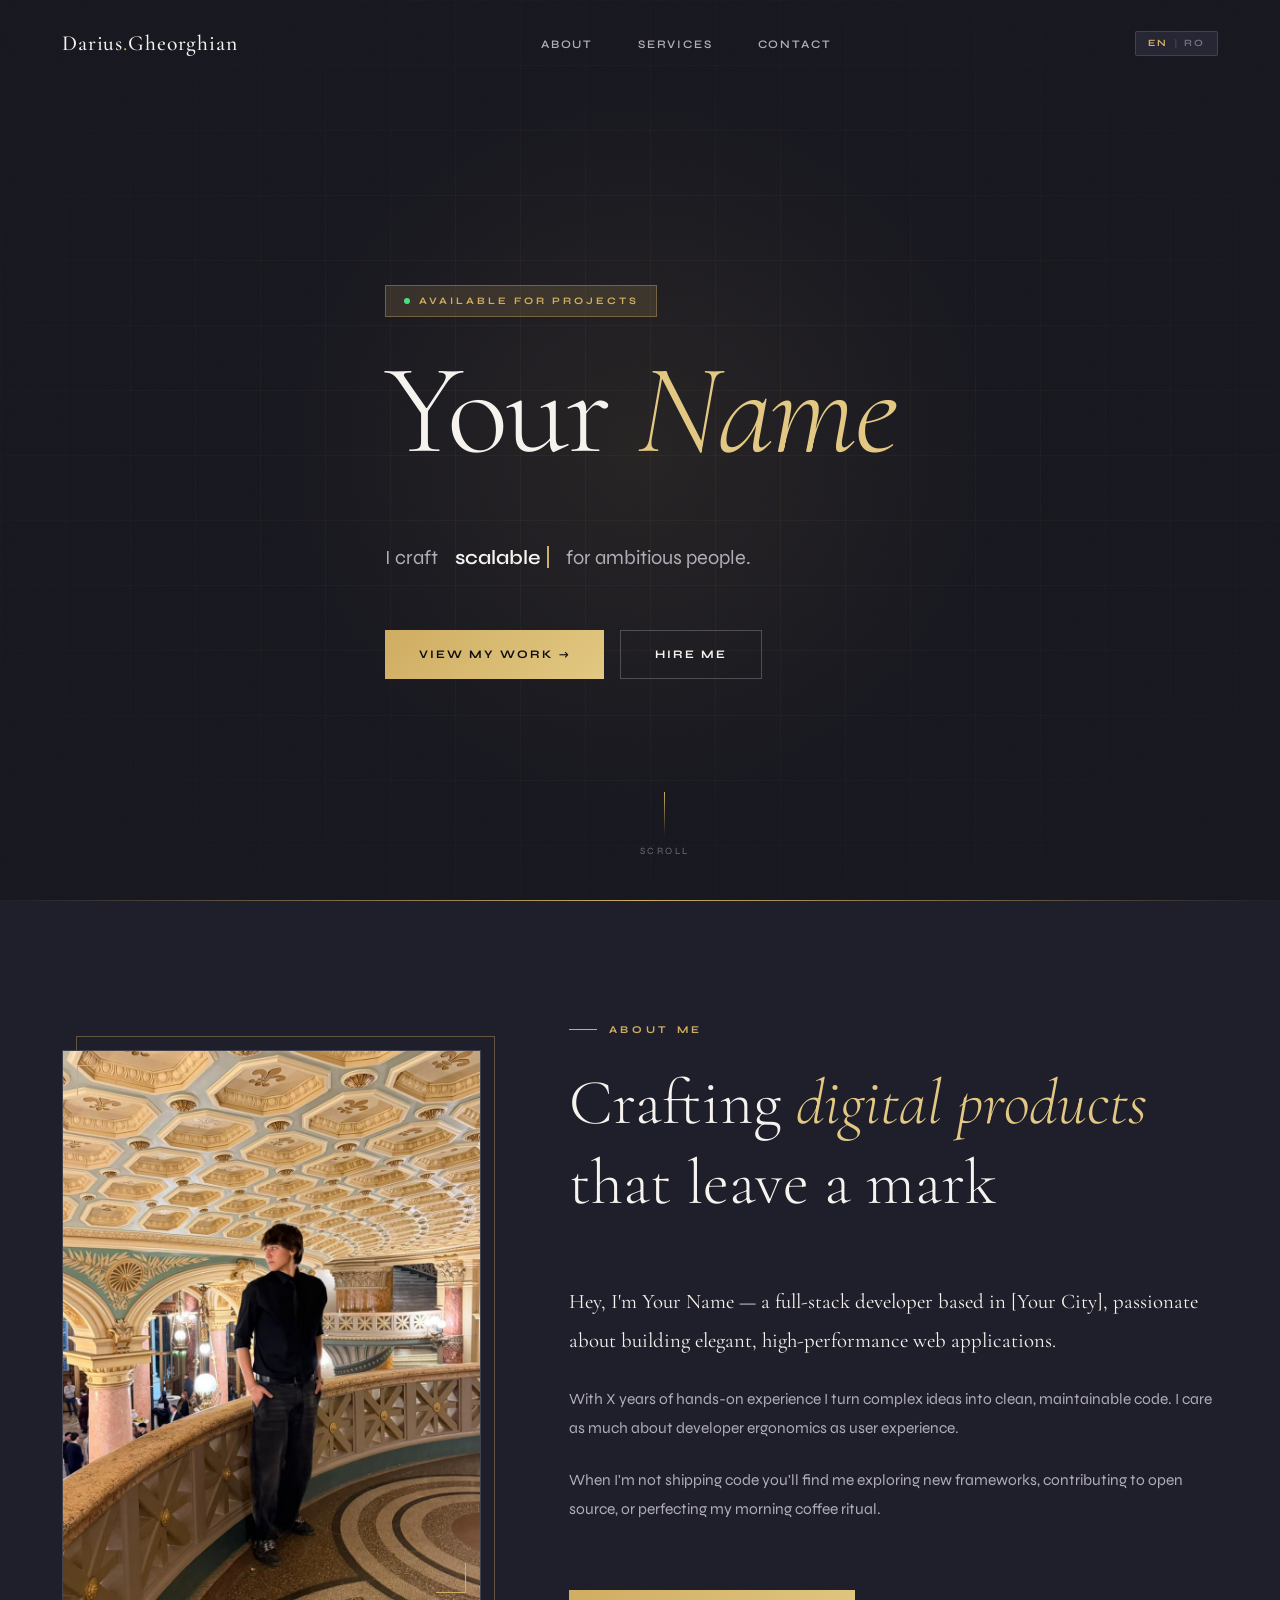
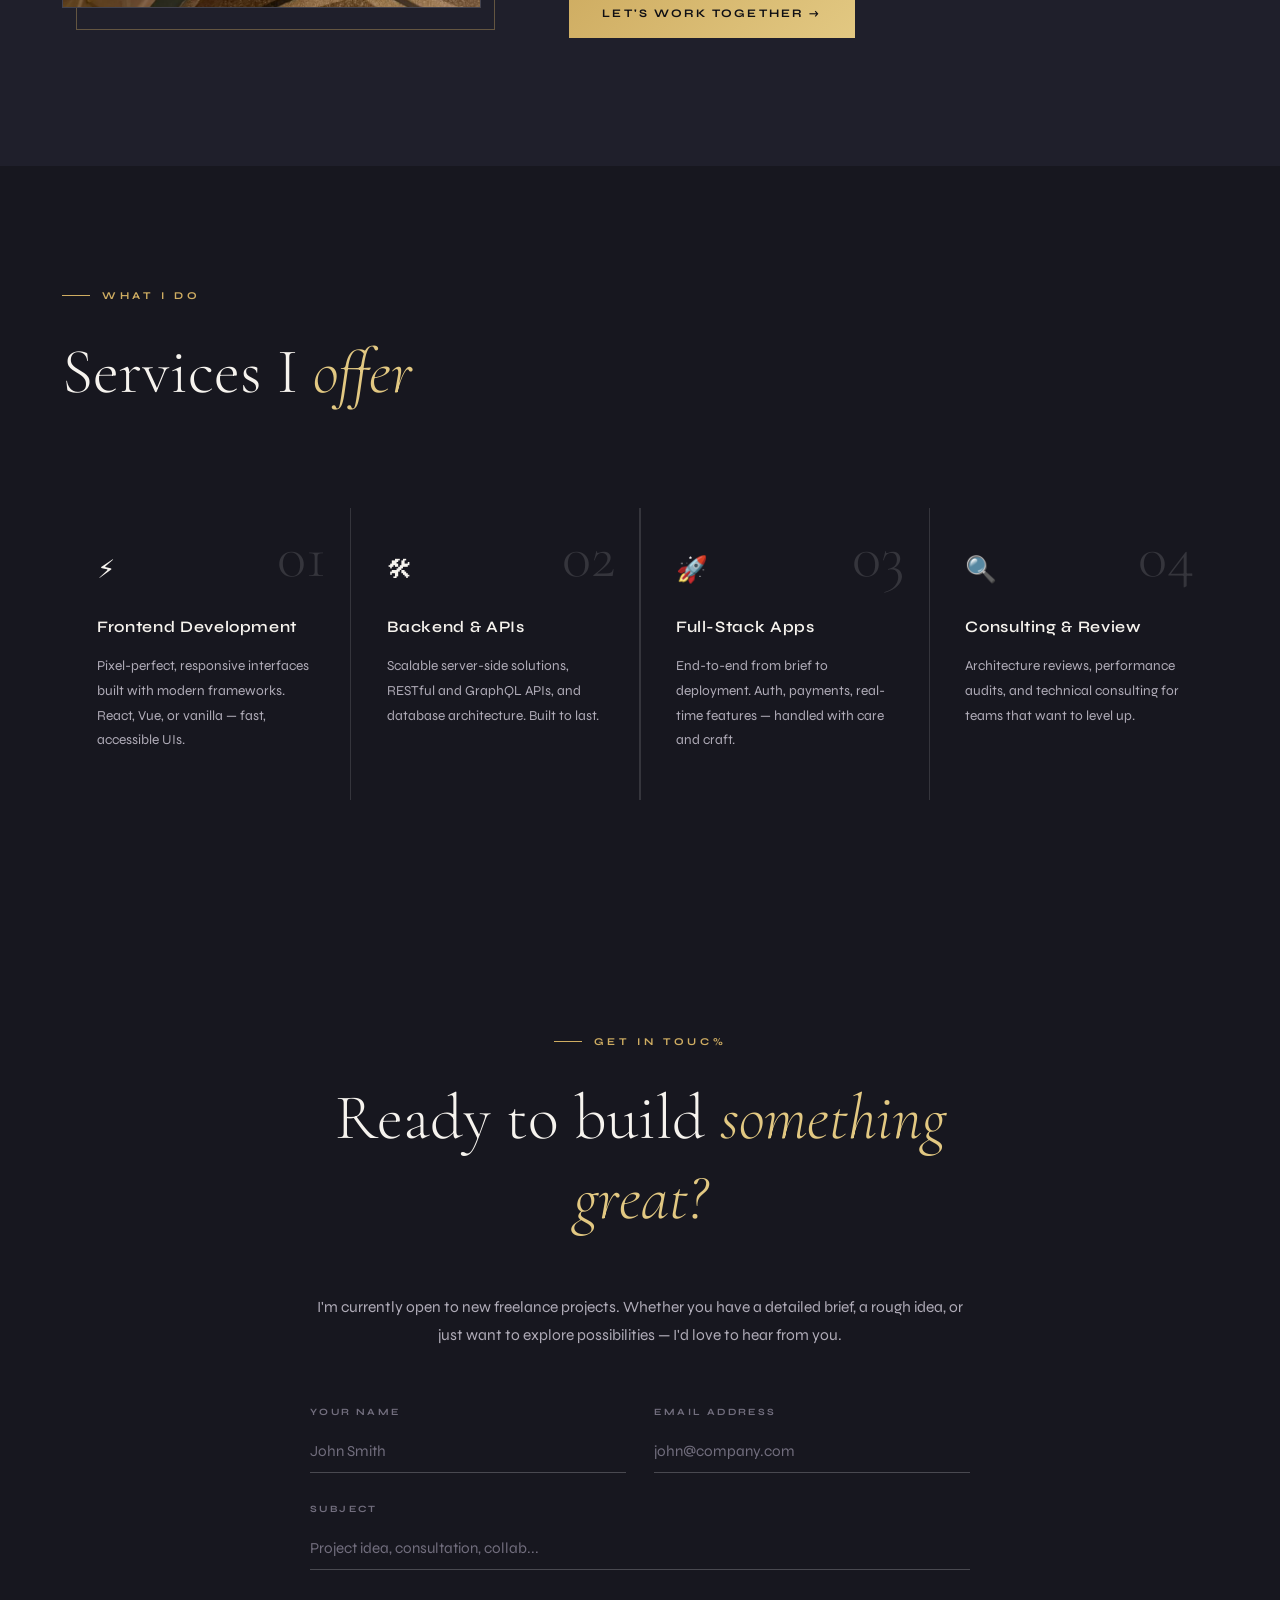
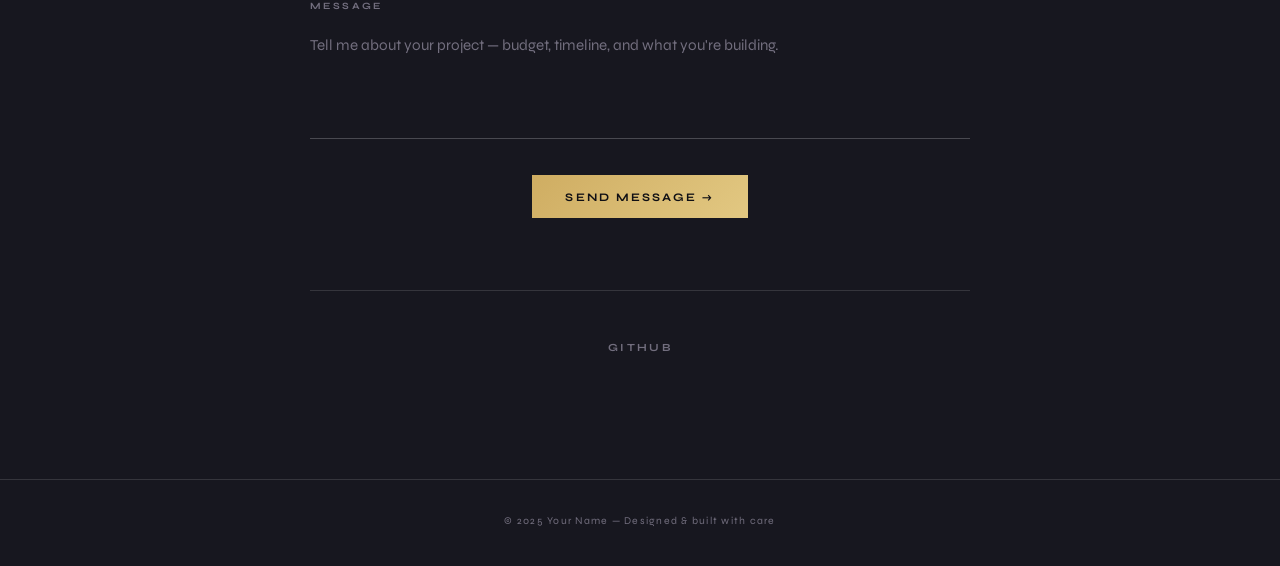
==== commit ee2add41: "Add files via upload" ====
--- a/index.html
+++ b/index.html
@@ -3,96 +3,74 @@
 <head>
     <meta charset="UTF-8">
     <meta name="viewport" content="width=device-width, initial-scale=1.0">
-    <title>AboutGheorghian</title>
-
-    <!--
-    ━━━━━━━━━━━━━━━━━━━━━━━━━━━━━━━━━━━━━━━━━━━━━━━━━━━━━━
-    GOOGLE FONTS
-    We load two fonts from Google Fonts (free CDN):
-      • Cormorant Garamond — a high-contrast serif. Used for big
-        display headings. Gives that "luxury editorial" feeling.
-      • Syne — a geometric sans-serif. Clean and modern for body.
-    rel="preconnect" tells the browser to open a connection to
-    Google's servers early, so fonts load faster.
-    ━━━━━━━━━━━━━━━━━━━━━━━━━━━━━━━━━━━━━━━━━━━━━━━━━━━━━━
-    -->
+    <title>Darius Gheorghian</title>
     <link rel="preconnect" href="https://fonts.googleapis.com">
     <link rel="preconnect" href="https://fonts.gstatic.com" crossorigin>
     <link href="https://fonts.googleapis.com/css2?family=Cormorant+Garamond:ital,wght@0,300;0,400;0,500;0,600;1,300;1,400;1,600&family=Syne:wght@400;500;600;700&display=swap" rel="stylesheet">
-
-        <link rel="stylesheet" href="styles.css">
+    <link rel="stylesheet" href="styles.css">
 </head>
 <body>
-<!-- ──────────────────────────────────────────────────
-     NAVIGATION
-────────────────────────────────────────────────── -->
+
+<div id="progressBar"></div>
+
+<!-- ── NAVIGATION ── -->
 <nav id="nav">
     <div class="container">
-
-        <a href="#hero" class="nav-logo">About<span>.</span>Gheorghian</a>
+        <a href="#hero" class="nav-logo">Darius<span>.</span>Gheorghian</a>
 
         <ul class="nav-links" id="navLinks">
-            <li><a href="#about">About</a></li>
-            <li><a href="#services">Services</a></li>
-            <li><a href="#projects">Work</a></li>
-            <li><a href="#contact">Contact</a></li>
+            <li><a href="#about"    data-i18n="nav_about">About</a></li>
+            <li><a href="#services" data-i18n="nav_services">Services</a></li>
+            <li><a href="#contact"  data-i18n="nav_contact">Contact</a></li>
         </ul>
 
-        <button class="nav-burger" id="navBurger" aria-label="Toggle menu">
-            <span></span><span></span><span></span>
-        </button>
-
+        <div class="nav-right">
+            <!--
+              LANGUAGE TOGGLE
+              JS reads the current lang from <html lang="...">,
+              then swaps every [data-i18n] element on click.
+            -->
+            <button class="lang-toggle" id="langToggle" aria-label="Switch language">
+                <span class="lang-opt" data-lang="en">EN</span>
+                <span class="lang-divider">|</span>
+                <span class="lang-opt" data-lang="ro">RO</span>
+            </button>
+
+            <button class="nav-burger" id="navBurger" aria-label="Toggle menu">
+                <span></span><span></span><span></span>
+            </button>
+        </div>
     </div>
 </nav>
 
-<!-- ──────────────────────────────────────────────────
-     HERO
-────────────────────────────────────────────────── -->
+
+<!-- ── HERO ── -->
 <section id="hero">
     <div class="hero-grid"></div>
-    <div class="hero-orb"></div>
+    <div class="hero-orb" data-parallax-speed="0.04"></div>
     <div class="hero-noise"></div>
+    <div id="heroParticles"></div>
 
     <div class="container">
         <div class="hero-content">
 
-            <div class="hero-badge">Available for projects</div>
+            <div class="hero-badge" data-i18n="hero_badge">Available for projects</div>
+
+            <!-- EDIT: replace with your real name -->
+            <h1 class="hero-name">Your <em>Name</em></h1>
 
             <!--
-                EDIT THIS: Replace "Your" and "Name" with your actual name.
-                The <em> tag makes text italic — here we use it to
-                colour your last name gold via CSS.
+              The typewriter target is left empty — JS fills it.
+              The surrounding text is translated via data-i18n on
+              two wrapper spans so the JS can swap each half.
             -->
-            <h1 class="hero-name">Your <em>Name</em></h1>
-
             <p class="hero-sub">
-                I craft&nbsp;<strong id="typewriter"></strong>
-                <span class="tw-cursor"></span>
-                &nbsp;for ambitious people.
+                <span data-i18n="hero_sub_before">I craft</span>&nbsp;<strong id="typewriter"></strong><span class="tw-cursor"></span>&nbsp;<span data-i18n="hero_sub_after">for ambitious people.</span>
             </p>
 
             <div class="hero-ctas">
-                <a href="#projects" class="btn btn-primary">View My Work →</a>
-                <a href="#contact"  class="btn btn-ghost">Hire Me</a>
-            </div>
-
-            <!--
-                data-count is a custom HTML attribute.
-                JS reads it with el.dataset.count to know what to count to.
-            -->
-            <div class="hero-stats">
-                <div>
-                    <div class="stat-num" data-count="50">0</div>
-                    <div class="stat-label">Projects Completed</div>
-                </div>
-                <div>
-                    <div class="stat-num" data-count="3">0</div>
-                    <div class="stat-label">Years Experience</div>
-                </div>
-                <div>
-                    <div class="stat-num" data-count="30">0</div>
-                    <div class="stat-label">Happy Clients</div>
-                </div>
+                <a href="#services" class="btn btn-primary magnetic" data-i18n="hero_cta_work">View My Work →</a>
+                <a href="#contact"  class="btn btn-ghost  magnetic" data-i18n="hero_cta_hire">Hire Me</a>
             </div>
 
         </div>
@@ -100,266 +78,165 @@
 
     <div class="scroll-cue">
         <div class="scroll-line"></div>
-        <span>Scroll</span>
-    </div>
-</section>
-
-<!-- ──────────────────────────────────────────────────
-     ABOUT
-────────────────────────────────────────────────── -->
+        <span data-i18n="scroll">Scroll</span>
+    </div>
+</section>
+
+
+<!-- ── ABOUT ── -->
 <section id="about">
     <div class="container">
         <div class="about-grid">
 
-            <div class="reveal" style="position:relative">
+            <div class="reveal-left" style="position:relative">
                 <div class="about-photo">
                     <!--
-                        HOW TO ADD YOUR PHOTO:
-                        Remove the <span> below and replace with:
-                        <img src="photo.jpg" alt="Your Name"
-                             style="width:100%;height:100%;object-fit:cover;">
-                        Put photo.jpg in the same folder as index.html.
+                      Replace this <span> with your real photo:
+                      <img src="photo.jpg" alt="Your Name"
+                           style="width:100%;height:100%;object-fit:cover;">
                     -->
-                    <span>Your Photo</span>
+                    <img src="img/ME.png" alt="">
                 </div>
                 <div class="about-frame"></div>
             </div>
 
-            <div class="about-text">
-                <div class="eyebrow reveal">About Me</div>
-                <h2 class="section-title reveal" style="margin-bottom:1.8rem">
+            <div class="about-text reveal-right">
+                <div class="eyebrow" data-scramble data-i18n="about_eyebrow">About Me</div>
+
+                <!--
+                  data-i18n-html is used for elements that contain
+                  child HTML tags (like <em>). JS sets innerHTML
+                  instead of textContent so the tags are preserved.
+                -->
+                <h2 class="section-title reveal" data-i18n-html="about_title" style="margin-bottom:1.8rem">
                     Crafting <em>digital products</em> that leave a mark
                 </h2>
 
                 <div class="reveal">
-                    <!--
-                        EDIT THIS: Write your own bio.
-                        The first <p> uses a larger serif font (via CSS).
-                        Keep it punchy — 1-2 sentences.
-                    -->
-                    <p>Hey, I'm Your Name — a full-stack developer based in [Your City], passionate about building elegant, high-performance web applications.</p>
-                    <p>With X years of hands-on experience I turn complex ideas into clean, maintainable code. I care as much about developer ergonomics as user experience.</p>
-                    <p>When I'm not shipping code you'll find me exploring new frameworks, contributing to open source, or perfecting my morning coffee ritual.</p>
+                    <!-- EDIT: your actual bio -->
+                    <p data-i18n="about_p1">Hey, I'm Your Name — a full-stack developer based in [Your City], passionate about building elegant, high-performance web applications.</p>
+                    <p data-i18n="about_p2">With X years of hands-on experience I turn complex ideas into clean, maintainable code. I care as much about developer ergonomics as user experience.</p>
+                    <p data-i18n="about_p3">When I'm not shipping code you'll find me exploring new frameworks, contributing to open source, or perfecting my morning coffee ritual.</p>
                 </div>
 
                 <div class="reveal" style="margin-top:2.2rem">
-                    <a href="#contact" class="btn btn-primary">Let's Work Together →</a>
-                </div>
-            </div>
-
-        </div>
-    </div>
-</section>
-
-<!-- ──────────────────────────────────────────────────
-     SERVICES
-────────────────────────────────────────────────── -->
+                    <a href="#contact" class="btn btn-primary magnetic" data-i18n="about_cta">Let's Work Together →</a>
+                </div>
+            </div>
+
+        </div>
+    </div>
+</section>
+
+
+<!-- ── SERVICES ── -->
 <section id="services">
     <div class="container">
-        <div class="eyebrow reveal">What I Do</div>
-        <h2 class="section-title reveal">Services I <em>offer</em></h2>
-
-        <!--
-            EDIT THIS: Add/remove/rename cards to match your actual skills.
-            Each card is one .service-card div inside .services-grid.
-        -->
+        <div class="eyebrow reveal" data-scramble data-i18n="services_eyebrow">What I Do</div>
+        <h2 class="section-title reveal" data-i18n-html="services_title">Services I <em>offer</em></h2>
+
+        <!-- EDIT: update cards to your real skills -->
         <div class="services-grid stagger">
 
-            <div class="service-card">
+            <div class="service-card tilt">
                 <span class="service-num">01</span>
                 <span class="service-icon">⚡</span>
-                <h3 class="service-title">Frontend Development</h3>
-                <p class="service-desc">Pixel-perfect, responsive interfaces built with modern frameworks. React, Vue, or vanilla — I deliver fast, accessible UIs.</p>
-            </div>
-
-            <div class="service-card">
+                <h3 class="service-title" data-i18n="s1_title">Frontend Development</h3>
+                <p class="service-desc"  data-i18n="s1_desc">Pixel-perfect, responsive interfaces built with modern frameworks. React, Vue, or vanilla — fast, accessible UIs.</p>
+            </div>
+
+            <div class="service-card tilt">
                 <span class="service-num">02</span>
                 <span class="service-icon">🛠</span>
-                <h3 class="service-title">Backend & APIs</h3>
-                <p class="service-desc">Scalable server-side solutions, RESTful and GraphQL APIs, and database architecture. Node.js, Python, PostgreSQL — built to last.</p>
-            </div>
-
-            <div class="service-card">
+                <h3 class="service-title" data-i18n="s2_title">Backend & APIs</h3>
+                <p class="service-desc"  data-i18n="s2_desc">Scalable server-side solutions, RESTful and GraphQL APIs, and database architecture. Built to last.</p>
+            </div>
+
+            <div class="service-card tilt">
                 <span class="service-num">03</span>
                 <span class="service-icon">🚀</span>
-                <h3 class="service-title">Full-Stack Apps</h3>
-                <p class="service-desc">End-to-end development from brief to deployment. Auth, payments, real-time features — handled with care and craft.</p>
-            </div>
-
-            <div class="service-card">
+                <h3 class="service-title" data-i18n="s3_title">Full-Stack Apps</h3>
+                <p class="service-desc"  data-i18n="s3_desc">End-to-end from brief to deployment. Auth, payments, real-time features — handled with care and craft.</p>
+            </div>
+
+            <div class="service-card tilt">
                 <span class="service-num">04</span>
                 <span class="service-icon">🔍</span>
-                <h3 class="service-title">Consulting & Review</h3>
-                <p class="service-desc">Architecture reviews, performance audits, and technical consulting for teams that want to level up their codebase.</p>
-            </div>
-
-        </div>
-    </div>
-</section>
-
-<!-- ──────────────────────────────────────────────────
-     PROJECTS
-────────────────────────────────────────────────── -->
-<section id="projects">
-    <div class="container">
-        <div class="eyebrow reveal">Selected Work</div>
-        <h2 class="section-title reveal">Projects I'm <em>proud of</em></h2>
-
-        <!--
-            EDIT THIS: Replace placeholder gradients with real screenshots.
-            Inside each .proj-img, add:
-            <img src="screenshot.jpg" alt="Project name"
-                 style="width:100%;height:100%;object-fit:cover;display:block;">
-        -->
-        <div class="projects-grid">
-
-            <div class="proj reveal">
-                <div class="proj-img">
-                    <div class="proj-overlay">
-                        <div class="proj-view">↗</div>
-                    </div>
-                </div>
-                <div class="proj-info">
-                    <div class="proj-tags">
-                        <span class="tag">React</span>
-                        <span class="tag">Node.js</span>
-                        <span class="tag">PostgreSQL</span>
-                    </div>
-                    <h3 class="proj-title">Project Title One</h3>
-                    <p class="proj-desc">A concise description of the project — the problem, the approach, and the result. Real numbers are powerful here.</p>
-                </div>
-            </div>
-
-            <div class="proj reveal" style="transition-delay:.1s">
-                <div class="proj-img">
-                    <div class="proj-overlay">
-                        <div class="proj-view">↗</div>
-                    </div>
-                </div>
-                <div class="proj-info">
-                    <div class="proj-tags">
-                        <span class="tag">Next.js</span>
-                        <span class="tag">Tailwind</span>
-                    </div>
-                    <h3 class="proj-title">Project Title Two</h3>
-                    <p class="proj-desc">Your second-best project. Keep descriptions tight — one sentence on the challenge, one on the outcome.</p>
-                </div>
-            </div>
-
-            <div class="proj reveal" style="transition-delay:.18s">
-                <div class="proj-img">
-                    <div class="proj-overlay">
-                        <div class="proj-view">↗</div>
-                    </div>
-                </div>
-                <div class="proj-info">
-                    <div class="proj-tags">
-                        <span class="tag">Python</span>
-                        <span class="tag">FastAPI</span>
-                    </div>
-                    <h3 class="proj-title">Project Title Three</h3>
-                    <p class="proj-desc">Highlight a unique technical challenge you overcame. Specificity builds credibility with prospective clients.</p>
-                </div>
-            </div>
-
-            <div class="proj reveal" style="transition-delay:.26s">
-                <div class="proj-img">
-                    <div class="proj-overlay">
-                        <div class="proj-view">↗</div>
-                    </div>
-                </div>
-                <div class="proj-info">
-                    <div class="proj-tags">
-                        <span class="tag">Vue.js</span>
-                        <span class="tag">Firebase</span>
-                        <span class="tag">Stripe</span>
-                    </div>
-                    <h3 class="proj-title">Project Title Four</h3>
-                    <p class="proj-desc">Your most impressive work goes last — that's what visitors remember. Consider linking this one to a live demo.</p>
-                </div>
-            </div>
-
-        </div>
-    </div>
-</section>
-
-<!-- ──────────────────────────────────────────────────
-     CONTACT
-────────────────────────────────────────────────── -->
+                <h3 class="service-title" data-i18n="s4_title">Consulting & Review</h3>
+                <p class="service-desc"  data-i18n="s4_desc">Architecture reviews, performance audits, and technical consulting for teams that want to level up.</p>
+            </div>
+
+        </div>
+    </div>
+</section>
+
+
+<!-- ── CONTACT ── -->
 <section id="contact">
     <div class="container">
         <div class="contact-wrap">
 
-            <div class="eyebrow reveal" style="justify-content:center">Get In Touch</div>
-            <h2 class="section-title reveal">Ready to build <em>something great?</em></h2>
-
-            <p class="contact-sub reveal">
+            <div class="eyebrow reveal" data-scramble style="justify-content:center" data-i18n="contact_eyebrow">Get In Touch</div>
+            <h2 class="section-title reveal" data-i18n-html="contact_title">Ready to build <em>something great?</em></h2>
+
+            <p class="contact-sub reveal" data-i18n="contact_sub">
                 I'm currently open to new freelance projects. Whether you have a detailed brief,
                 a rough idea, or just want to explore possibilities — I'd love to hear from you.
             </p>
 
-            <!--
-                FORM SUBMISSION
-                This form currently shows a success message in JS.
-                To make it actually send emails, replace the JS handler with:
-                  Option A) Formspree.io — free, 50 submissions/month
-                  Option B) EmailJS — send directly from browser
-                  Option C) Your own backend endpoint
-            -->
             <form class="contact-form stagger reveal" id="contactForm">
 
                 <div class="form-row">
                     <div class="form-group">
-                        <label for="name">Your Name</label>
-                        <input type="text" id="name" name="name" placeholder="John Smith" required>
+                        <label for="fname" data-i18n="form_name_label">Your Name</label>
+                        <input type="text" id="fname" name="name"
+                               data-i18n-placeholder="form_name_ph"
+                               placeholder="John Smith" required>
                     </div>
                     <div class="form-group">
-                        <label for="email">Email Address</label>
-                        <input type="email" id="email" name="email" placeholder="john@company.com" required>
+                        <label for="femail" data-i18n="form_email_label">Email Address</label>
+                        <input type="email" id="femail" name="email"
+                               data-i18n-placeholder="form_email_ph"
+                               placeholder="john@company.com" required>
                     </div>
                 </div>
 
                 <div class="form-group">
-                    <label for="subject">Subject</label>
-                    <input type="text" id="subject" name="subject" placeholder="Project idea, consultation, collab...">
+                    <label for="fsubject" data-i18n="form_subject_label">Subject</label>
+                    <input type="text" id="fsubject" name="subject"
+                           data-i18n-placeholder="form_subject_ph"
+                           placeholder="Project idea, consultation, collab...">
                 </div>
 
                 <div class="form-group">
-                    <label for="message">Message</label>
-                    <textarea id="message" name="message" rows="5" placeholder="Tell me about your project — budget, timeline, and what you're building."></textarea>
+                    <label for="fmessage" data-i18n="form_message_label">Message</label>
+                    <textarea id="fmessage" name="message" rows="5"
+                              data-i18n-placeholder="form_message_ph"
+                              placeholder="Tell me about your project — budget, timeline, and what you're building."></textarea>
                 </div>
 
                 <div class="form-submit">
-                    <button type="submit" class="btn btn-primary" id="submitBtn">Send Message →</button>
+                    <button type="submit" class="btn btn-primary magnetic" id="submitBtn" data-i18n="form_submit">Send Message →</button>
                 </div>
 
             </form>
 
-            <!-- EDIT: Replace # with your real social URLs -->
+            <!-- EDIT: replace with your real GitHub URL -->
             <div class="socials reveal">
-                <a href="https://github.com"   class="social-link" target="_blank">GitHub</a>
-                <a href="https://linkedin.com" class="social-link" target="_blank">LinkedIn</a>
-                <a href="https://twitter.com"  class="social-link" target="_blank">Twitter / X</a>
-                <a href="mailto:you@email.com" class="social-link">Email Me</a>
-            </div>
-
-        </div>
-    </div>
-</section>
-
-<!-- FOOTER -->
+                <a href="https://github.com" class="social-link" target="_blank">GitHub</a>
+            </div>
+
+        </div>
+    </div>
+</section>
+
 <footer>
     <div class="container">
-        <p>© 2025 Your Name — Designed & built with care</p>
+        <!-- EDIT: your name and year -->
+        <p data-i18n="footer">© 2025 Your Name — Designed & built with care</p>
     </div>
 </footer>
 
-
-<!-- ══════════════════════════════════════════════════════════════
-     JAVASCRIPT
-     We use vanilla JS — zero libraries, zero dependencies.
-     Everything is broken into clearly labelled sections.
-══════════════════════════════════════════════════════════════ -->
-    <script src="script.js"></script>
+<script src="main.js"></script>
 </body>
 </html>
--- a/styles.css
+++ b/styles.css
@@ -1,858 +1,851 @@
 /* ━━━━━━━━━━━━━━━━━━━━━━━━━━━━━━━━━━━━━━━━━━━━━━━━━━━━━━━━
-           CSS CUSTOM PROPERTIES (VARIABLES)
-           Defined on :root so they're accessible everywhere.
-           Change one variable → updates the whole page.
-           Think of it exactly like a constant in JavaScript.
-           ━━━━━━━━━━━━━━━━━━━━━━━━━━━━━━━━━━━━━━━━━━━━━━━━━━━━━━━━ */
-        :root {
-            /* Backgrounds — layered dark surfaces */
-            --bg-base:     #09090b;
-            --bg-surface:  #111115;
-            --bg-elevated: #1a1a21;
-            --bg-card:     #16161c;
-
-            /* Borders */
-            --border:         rgba(255, 255, 255, 0.07);
-            --border-hover:   rgba(255, 255, 255, 0.12);
-            --border-accent:  rgba(196, 161, 85, 0.25);
-
-            /* Text hierarchy */
-            --text-primary:   #f2efe9;
-            --text-secondary: #7e7a87;
-            --text-muted:     #3e3c45;
-
-            /* Gold accent — the signature colour of this design */
-            --gold:      #c4a155;
-            --gold-lt:   #d9bb7a;
-            --gold-dim:  rgba(196, 161, 85, 0.12);
-            --gold-glow: rgba(196, 161, 85, 0.18);
-
-            /* Typography */
-            --font-display: 'Cormorant Garamond', Georgia, serif;
-            --font-body:    'Syne', system-ui, sans-serif;
-
-            /*
-            clamp(MIN, PREFERRED, MAX)
-            A powerful CSS function for fluid / responsive type.
-            The font grows with the viewport but never goes
-            below MIN or above MAX.
-            */
-            --size-hero: clamp(3.8rem, 10vw, 9.5rem);
-            --size-h2:   clamp(2.2rem, 5vw,  4rem);
-            --size-h3:   clamp(1.1rem, 2vw,  1.45rem);
-
-            /* Transitions */
-            --ease:       cubic-bezier(0.16, 1, 0.3, 1);
-            --transition: all 0.45s var(--ease);
-        }
-
-        /* ━━━━━━━━━━━━━━━━━━━━━━━━━━━━━━━━━━━━━━━━━━━━━━━━━━━━━━━━
-           CSS RESET
-           Browsers ship with their own default styles (margins,
-           paddings, font sizes). We zero them out so we build
-           on a perfectly blank slate.
-           box-sizing: border-box means width/height include padding
-           and borders — avoids confusing layout math.
-           ━━━━━━━━━━━━━━━━━━━━━━━━━━━━━━━━━━━━━━━━━━━━━━━━━━━━━━━━ */
-        *, *::before, *::after {
-            margin: 0;
-            padding: 0;
-            box-sizing: border-box;
-        }
-
-        html {
-            scroll-behavior: smooth; /* Smooth jump when clicking anchor links */
-        }
-
-        body {
-            background: var(--bg-base);
-            color: var(--text-primary);
-            font-family: var(--font-body);
-            line-height: 1.65;
-            overflow-x: hidden;   /* No horizontal scroll bar from animation overflow */
-        }
-
-        img { max-width: 100%; display: block; }
-        a   { text-decoration: none; }
-        ul  { list-style: none; }
-
-      
-        /* ━━━━━━━━━━━━━━━━━━━━━━━━━━━━━━━━━━━━━━━━━━━━━━━━━━━━━━━━
-           SCROLL REVEAL SYSTEM
-           Elements start invisible + shifted down.
-           JS adds .visible when they enter the viewport,
-           which triggers this CSS transition.
-           ━━━━━━━━━━━━━━━━━━━━━━━━━━━━━━━━━━━━━━━━━━━━━━━━━━━━━━━━ */
-        .reveal {
-            opacity: 0;
-            transform: translateY(45px);
-            transition: opacity .9s var(--ease),
-                        transform .9s var(--ease);
-        }
-        .reveal.visible {
-            opacity: 1;
-            transform: translateY(0);
-        }
-
-        /* Stagger: parent gets .reveal-stagger, children animate in sequence */
-        .stagger > * {
-            opacity: 0;
-            transform: translateY(30px);
-            transition: opacity .7s var(--ease), transform .7s var(--ease);
-        }
-        .stagger.visible > *:nth-child(1) { opacity:1; transform:translateY(0); transition-delay:.05s }
-        .stagger.visible > *:nth-child(2) { opacity:1; transform:translateY(0); transition-delay:.15s }
-        .stagger.visible > *:nth-child(3) { opacity:1; transform:translateY(0); transition-delay:.25s }
-        .stagger.visible > *:nth-child(4) { opacity:1; transform:translateY(0); transition-delay:.35s }
-        .stagger.visible > *:nth-child(5) { opacity:1; transform:translateY(0); transition-delay:.45s }
-        .stagger.visible > *:nth-child(6) { opacity:1; transform:translateY(0); transition-delay:.55s }
-
-        /* ━━━━━━━━━━━━━━━━━━━━━━━━━━━━━━━━━━━━━━━━━━━━━━━━━━━━━━━━
-           LAYOUT UTILITIES
-           ━━━━━━━━━━━━━━━━━━━━━━━━━━━━━━━━━━━━━━━━━━━━━━━━━━━━━━━━ */
-        .container {
-            max-width: 1220px;
-            margin: 0 auto;
-            padding: 0 2rem;
-        }
-
-        section { padding: 7rem 0; }
-
-        /* Gold eyebrow label used above section titles */
-        .eyebrow {
-            display: inline-flex;
-            align-items: center;
-            gap: .75rem;
-            font-size: .65rem;
-            font-weight: 700;
-            letter-spacing: .35em;
-            text-transform: uppercase;
-            color: var(--gold);
-            margin-bottom: 1.4rem;
-        }
-        .eyebrow::before {
-            content: '';
-            width: 28px; height: 1px;
-            background: var(--gold);
-        }
-
-        /* Section heading */
-        .section-title {
-            font-family: var(--font-display);
-            font-size: var(--size-h2);
-            font-weight: 300;
-            line-height: 1.08;
-            color: var(--text-primary);
-        }
-        .section-title em {
-            font-style: italic;
-            color: var(--gold-lt);
-        }
-
-        /* Gold horizontal rule — decorative divider */
-        .gold-rule {
-            width: 100%;
-            height: 1px;
-            background: linear-gradient(90deg, transparent, var(--gold), transparent);
-        }
-
-        /* ━━━━━━━━━━━━━━━━━━━━━━━━━━━━━━━━━━━━━━━━━━━━━━━━━━━━━━━━
-           BUTTONS
-           Two variants: filled (primary) and outline (ghost).
-           The shimmer on hover is a pseudo-element that slides
-           across — pure CSS, zero JS.
-           ━━━━━━━━━━━━━━━━━━━━━━━━━━━━━━━━━━━━━━━━━━━━━━━━━━━━━━━━ */
-        .btn {
-            display: inline-flex;
-            align-items: center;
-            gap: .5rem;
-            padding: .85rem 2rem;
-            font-family: var(--font-body);
-            font-size: .72rem;
-            font-weight: 700;
-            letter-spacing: .18em;
-            text-transform: uppercase;
-            border: none;
-            cursor: pointer;
-            position: relative;
-            overflow: hidden;
-            transition: var(--transition);
-        }
-
-        .btn-primary {
-            background: var(--gold);
-            color: #09090b;
-        }
-        /* Sliding shimmer: hides off-left, reveals on hover */
-        .btn-primary::after {
-            content: '';
-            position: absolute;
-            inset: 0;
-            background: linear-gradient(105deg, transparent 30%, rgba(255,255,255,.25) 50%, transparent 70%);
-            transform: translateX(-120%);
-            transition: transform .55s ease;
-        }
-        .btn-primary:hover { transform: translateY(-2px); box-shadow: 0 12px 35px var(--gold-glow); }
-        .btn-primary:hover::after { transform: translateX(120%); }
-
-        .btn-ghost {
-            background: transparent;
-            color: var(--text-primary);
-            border: 1px solid var(--border-hover);
-        }
-        .btn-ghost:hover {
-            border-color: var(--gold);
-            color: var(--gold);
-            transform: translateY(-2px);
-        }
-
-        /* ━━━━━━━━━━━━━━━━━━━━━━━━━━━━━━━━━━━━━━━━━━━━━━━━━━━━━━━━
-           NAV
-           Fixed at the top. Gains backdrop-filter blur when user
-           scrolls (JS adds .scrolled class).
-           ━━━━━━━━━━━━━━━━━━━━━━━━━━━━━━━━━━━━━━━━━━━━━━━━━━━━━━━━ */
-        #nav {
-            position: fixed;
-            inset: 0 0 auto 0;
-            z-index: 100;
-            padding: 1.6rem 0;
-            transition: background .4s ease, padding .4s ease, border-color .4s ease;
-        }
-        #nav.scrolled {
-            background: rgba(9, 9, 11, 0.82);
-            /*
-            backdrop-filter: blur() creates the frosted-glass effect.
-            It blurs whatever is behind the element.
-            -webkit- prefix is needed for Safari.
-            */
-            backdrop-filter: blur(24px);
-            -webkit-backdrop-filter: blur(24px);
-            border-bottom: 1px solid var(--border);
-            padding: 1rem 0;
-        }
-        #nav .container {
-            display: flex;
-            align-items: center;
-            justify-content: space-between;
-        }
-
-        /* Logo */
-        .nav-logo {
-            font-family: var(--font-display);
-            font-size: 1.35rem;
-            font-weight: 500;
-            color: var(--text-primary);
-            letter-spacing: .04em;
-        }
-        .nav-logo span { color: var(--gold); }
-
-        /* Desktop links */
-        .nav-links {
-            display: flex;
-            gap: 2.8rem;
-        }
-        .nav-links a {
-            color: var(--text-secondary);
-            font-size: .72rem;
-            font-weight: 600;
-            letter-spacing: .16em;
-            text-transform: uppercase;
-            position: relative;
-            transition: color .3s;
-        }
-        /* Animated underline — grows from left on hover */
-        .nav-links a::after {
-            content: '';
-            position: absolute;
-            bottom: -4px; left: 0;
-            width: 0; height: 1px;
-            background: var(--gold);
-            transition: width .35s var(--ease);
-        }
-        .nav-links a:hover { color: var(--text-primary); }
-        .nav-links a:hover::after { width: 100%; }
-
-        /* Hamburger icon (mobile only) */
-        .nav-burger {
-            display: none;
-            flex-direction: column;
-            gap: 5px;
-            cursor: pointer;
-            padding: 6px;
-            background: none;
-            border: none;
-        }
-        .nav-burger span {
-            display: block;
-            width: 22px; height: 1.5px;
-            background: var(--text-primary);
-            transition: var(--transition);
-        }
-        .nav-burger.open span:nth-child(1) { transform: translateY(6.5px) rotate(45deg); }
-        .nav-burger.open span:nth-child(2) { opacity: 0; transform: scaleX(0); }
-        .nav-burger.open span:nth-child(3) { transform: translateY(-6.5px) rotate(-45deg); }
-
-        /* ━━━━━━━━━━━━━━━━━━━━━━━━━━━━━━━━━━━━━━━━━━━━━━━━━━━━━━━━
-           HERO
-           Full viewport height. A CSS grid background pattern is
-           drawn using two repeating-linear-gradient layers.
-           The glowing orb is a radial-gradient + keyframe animation.
-           ━━━━━━━━━━━━━━━━━━━━━━━━━━━━━━━━━━━━━━━━━━━━━━━━━━━━━━━━ */
-        #hero {
-            min-height: 100dvh; /* dvh = dynamic viewport height (mobile safe) */
-            display: flex;
-            align-items: center;
-            position: relative;
-            overflow: hidden;
-            padding: 9rem 0 5rem;
-        }
-
-        /* Grid lines background — pure CSS */
-        .hero-grid {
-            position: absolute;
-            inset: 0;
-            background-image:
-                linear-gradient(rgba(196,161,85,.045) 1px, transparent 1px),
-                linear-gradient(90deg, rgba(196,161,85,.045) 1px, transparent 1px);
-            background-size: 65px 65px;
-            /*
-            mask-image fades the grid so it's invisible at edges,
-            keeping focus on the centre content.
-            */
-            mask-image: radial-gradient(ellipse 70% 70% at 50% 50%, black 25%, transparent 100%);
-        }
-
-        /* Soft glowing orb behind the text */
-        .hero-orb {
-            position: absolute;
-            width: 700px; height: 700px;
-            border-radius: 50%;
-            background: radial-gradient(circle, rgba(196,161,85,.07) 0%, transparent 68%);
-            top: 50%; left: 50%;
-            transform: translate(-50%, -50%);
-            animation: orb-pulse 7s ease-in-out infinite;
-        }
-
-        @keyframes orb-pulse {
-            0%, 100% { transform: translate(-50%, -50%) scale(1);   opacity: .7; }
-            50%       { transform: translate(-50%, -50%) scale(1.12); opacity: 1; }
-        }
-
-        /* Noise texture overlay for depth */
-        .hero-noise {
-            position: absolute;
-            inset: 0;
-            background-image: url("data:image/svg+xml,%3Csvg viewBox='0 0 256 256' xmlns='http://www.w3.org/2000/svg'%3E%3Cfilter id='noise'%3E%3CfeTurbulence type='fractalNoise' baseFrequency='0.9' numOctaves='4' stitchTiles='stitch'/%3E%3C/filter%3E%3Crect width='100%25' height='100%25' filter='url(%23noise)' opacity='0.04'/%3E%3C/svg%3E");
-            background-size: 180px;
-            opacity: .35;
-            pointer-events: none;
-        }
-
-        .hero-content { position: relative; z-index: 1; }
-
-        /*
-        Each hero text element is hidden (opacity:0) and uses
-        CSS @keyframes + animation-delay to stagger its entrance.
-        The "forwards" fill-mode keeps the element visible after
-        the animation ends.
-        */
-        @keyframes hero-rise {
-            from { opacity: 0; transform: translateY(35px); }
-            to   { opacity: 1; transform: translateY(0);    }
-        }
-
-        .hero-badge {
-            display: inline-flex;
-            align-items: center;
-            gap: .6rem;
-            padding: .4rem 1rem;
-            border: 1px solid var(--border-accent);
-            background: var(--gold-dim);
-            font-size: .62rem;
-            font-weight: 700;
-            letter-spacing: .3em;
-            text-transform: uppercase;
-            color: var(--gold);
-            margin-bottom: 2rem;
-            opacity: 0;
-            animation: hero-rise .8s var(--ease) .2s forwards;
-        }
-        /* Pulsing green dot */
-        .hero-badge::before {
-            content: '';
-            width: 6px; height: 6px;
-            border-radius: 50%;
-            background: #4ade80;
-            box-shadow: 0 0 0 0 rgba(74,222,128,.4);
-            animation: ping 2s ease-in-out infinite;
-        }
-        @keyframes ping {
-            0%   { box-shadow: 0 0 0 0 rgba(74,222,128,.4); }
-            70%  { box-shadow: 0 0 0 8px rgba(74,222,128,0); }
-            100% { box-shadow: 0 0 0 0 rgba(74,222,128,0); }
-        }
-
-        .hero-name {
-            font-family: var(--font-display);
-            font-size: var(--size-hero);
-            font-weight: 300;
-            line-height: .97;
-            letter-spacing: -.02em;
-            color: var(--text-primary);
-            margin-bottom: 1.8rem;
-            opacity: 0;
-            animation: hero-rise .9s var(--ease) .45s forwards;
-        }
-        .hero-name em { font-style: italic; color: var(--gold-lt); }
-
-        .hero-sub {
-            font-size: clamp(.95rem, 2vw, 1.25rem);
-            color: var(--text-secondary);
-            font-weight: 400;
-            margin-bottom: 3rem;
-            display: flex;
-            align-items: center;
-            flex-wrap: wrap;
-            gap: .4rem;
-            opacity: 0;
-            animation: hero-rise .9s var(--ease) .65s forwards;
-        }
-        .hero-sub strong { color: var(--text-primary); font-weight: 500; }
-
-        /* Blinking typewriter pipe */
-        .tw-cursor {
-            display: inline-block;
-            width: 2px; height: 1.1em;
-            background: var(--gold);
-            vertical-align: middle;
-            animation: blink .85s step-end infinite;
-        }
-        @keyframes blink { 0%,100%{opacity:1} 50%{opacity:0} }
-
-        .hero-ctas {
-            display: flex;
-            gap: 1rem;
-            flex-wrap: wrap;
-            opacity: 0;
-            animation: hero-rise .9s var(--ease) .85s forwards;
-        }
-
-        /* Stats row */
-        .hero-stats {
-            display: flex;
-            gap: 3.5rem;
-            margin-top: 4.5rem;
-            padding-top: 3rem;
-            border-top: 1px solid var(--border);
-            flex-wrap: wrap;
-            opacity: 0;
-            animation: hero-rise .9s var(--ease) 1.05s forwards;
-        }
-        .stat-num {
-            font-family: var(--font-display);
-            font-size: 2.6rem;
-            font-weight: 300;
-            color: var(--gold-lt);
-            line-height: 1;
-        }
-        .stat-label {
-            font-size: .62rem;
-            font-weight: 600;
-            letter-spacing: .15em;
-            text-transform: uppercase;
-            color: var(--text-muted);
-            margin-top: .4rem;
-        }
-
-        /* Animated scroll line at bottom of hero */
-        .scroll-cue {
-            position: absolute;
-            bottom: 2.5rem;
-            left: 50%;
-            transform: translateX(-50%);
-            display: flex;
-            flex-direction: column;
-            align-items: center;
-            gap: .5rem;
-            color: var(--text-muted);
-            font-size: .6rem;
-            letter-spacing: .25em;
-            text-transform: uppercase;
-            opacity: 0;
-            animation: hero-rise 1s ease 1.6s forwards;
-        }
-        .scroll-line {
-            width: 1px; height: 42px;
-            background: linear-gradient(to bottom, var(--gold), transparent);
-            animation: line-drop 2.2s ease infinite;
-        }
-        @keyframes line-drop {
-            0%           { transform: scaleY(0); transform-origin: top;    }
-            45%          { transform: scaleY(1); transform-origin: top;    }
-            45.001%      { transform: scaleY(1); transform-origin: bottom; }
-            100%         { transform: scaleY(0); transform-origin: bottom; }
-        }
-
-        /* ━━━━━━━━━━━━━━━━━━━━━━━━━━━━━━━━━━━━━━━━━━━━━━━━━━━━━━━━
-           ABOUT
-           Two-column CSS Grid: image on left, text on right.
-           ━━━━━━━━━━━━━━━━━━━━━━━━━━━━━━━━━━━━━━━━━━━━━━━━━━━━━━━━ */
-        #about { background: var(--bg-surface); position: relative; }
-        #about::before { content:''; position:absolute; top:0; inset:0 0 auto; height:1px; background:linear-gradient(90deg,transparent,var(--gold),transparent); }
-
-        .about-grid {
-            display: grid;
-            /*
-            CSS Grid — two columns.
-            1fr = "one fraction of remaining space"
-            1.55fr = 1.55 fractions (slightly wider right column)
-            */
-            grid-template-columns: 1fr 1.55fr;
-            gap: 5.5rem;
-            align-items: center;
-        }
-
-        /* Image placeholder — replace inner content with <img> */
-        .about-photo {
-            aspect-ratio: 3 / 4;
-            background: var(--bg-elevated);
-            border: 1px solid var(--border);
-            position: relative;
-            overflow: hidden;
-            display: flex;
-            align-items: center;
-            justify-content: center;
-            color: var(--text-muted);
-            font-size: .75rem;
-            letter-spacing: .1em;
-        }
-        /* Decorative L-shaped corner brackets */
-        .about-photo::before, .about-photo::after {
-            content: '';
-            position: absolute;
-            width: 28px; height: 28px;
-            border-color: var(--gold);
-            border-style: solid;
-        }
-        .about-photo::before { top: 14px; left: 14px; border-width: 1px 0 0 1px; }
-        .about-photo::after  { bottom: 14px; right: 14px; border-width: 0 1px 1px 0; }
-
-        /* Shadow frame behind the photo — decorative depth */
-        .about-frame {
-            position: absolute;
-            inset: -14px -14px -14px 14px;
-            border: 1px solid var(--border-accent);
-            z-index: -1;
-        }
-
-        .about-text p {
-            color: var(--text-secondary);
-            font-size: .97rem;
-            line-height: 1.9;
-            margin-bottom: 1.4rem;
-        }
-        .about-text p:first-of-type {
-            font-family: var(--font-display);
-            font-size: 1.3rem;
-            color: var(--text-primary);
-            line-height: 1.55;
-        }
-
-        /* ━━━━━━━━━━━━━━━━━━━━━━━━━━━━━━━━━━━━━━━━━━━━━━━━━━━━━━━━
-           SERVICES
-           Grid of cards. The "gap" between cells shows the bg
-           colour, creating seamless divider lines.
-           ━━━━━━━━━━━━━━━━━━━━━━━━━━━━━━━━━━━━━━━━━━━━━━━━━━━━━━━━ */
-        #services { position: relative; }
-
-        .services-grid {
-            display: grid;
-            grid-template-columns: repeat(auto-fit, minmax(260px, 1fr));
-            gap: 1.5px;
-            background: var(--border); /* The gap colour = the divider */
-            margin-top: 4rem;
-        }
-
-        .service-card {
-            background: var(--bg-base);
-            padding: 2.5rem 2.2rem;
-            position: relative;
-            overflow: hidden;
-            transition: background .4s ease, transform .4s var(--ease);
-            cursor: default;
-        }
-
-        /* Gold bar slides up from bottom on hover */
-        .service-card::before {
-            content: '';
-            position: absolute;
-            bottom: 0; left: 0; right: 0;
-            height: 2px;
-            background: linear-gradient(90deg, var(--gold), var(--gold-lt));
-            transform: scaleX(0);
-            transform-origin: left;
-            transition: transform .4s var(--ease);
-        }
-        .service-card:hover::before  { transform: scaleX(1); }
-        .service-card:hover          { background: var(--bg-elevated); transform: translateY(-5px); }
-
-        /* Large ghost number — decorative */
-        .service-num {
-            position: absolute;
-            top: 1.2rem; right: 1.5rem;
-            font-family: var(--font-display);
-            font-size: 3.5rem;
-            font-weight: 300;
-            color: var(--border);
-            line-height: 1;
-            transition: color .4s;
-            user-select: none;
-        }
-        .service-card:hover .service-num { color: rgba(196,161,85,.1); }
-
-        .service-icon {
-            font-size: 1.5rem;
-            margin-bottom: 1.4rem;
-            display: block;
-        }
-
-        .service-title {
-            font-size: 1rem;
-            font-weight: 600;
-            color: var(--text-primary);
-            letter-spacing: .04em;
-            margin-bottom: .7rem;
-        }
-
-        .service-desc {
-            font-size: .855rem;
-            color: var(--text-secondary);
-            line-height: 1.8;
-        }
-
-        /* ━━━━━━━━━━━━━━━━━━━━━━━━━━━━━━━━━━━━━━━━━━━━━━━━━━━━━━━━
-           PROJECTS
-           12-column CSS Grid gives precise control.
-           Cards alternate wide/narrow for visual rhythm.
-           ━━━━━━━━━━━━━━━━━━━━━━━━━━━━━━━━━━━━━━━━━━━━━━━━━━━━━━━━ */
-        #projects { background: var(--bg-surface); }
-
-        .projects-grid {
-            display: grid;
-            grid-template-columns: repeat(12, 1fr);
-            gap: 1.5rem;
-            margin-top: 4rem;
-        }
-
-        /* span = how many of the 12 columns this card occupies */
-        .proj:nth-child(1) { grid-column: span 7; }
-        .proj:nth-child(2) { grid-column: span 5; }
-        .proj:nth-child(3) { grid-column: span 5; }
-        .proj:nth-child(4) { grid-column: span 7; }
-
-        .proj {
-            background: var(--bg-card);
-            border: 1px solid var(--border);
-            overflow: hidden;
-            transition: var(--transition);
-        }
-        .proj:hover { border-color: var(--border-accent); transform: translateY(-7px); box-shadow: 0 25px 60px rgba(0,0,0,.55); }
-
-        /* Image area — swap for a real <img> */
-        .proj-img {
-            width: 100%;
-            aspect-ratio: 16 / 10;
-            position: relative;
-            overflow: hidden;
-        }
-        /* Unique gradient per card */
-        .proj:nth-child(1) .proj-img { background: linear-gradient(135deg, #0c1a2e 0%, #1a2a14 100%); }
-        .proj:nth-child(2) .proj-img { background: linear-gradient(135deg, #1c1028 0%, #0c1a2e 100%); }
-        .proj:nth-child(3) .proj-img { background: linear-gradient(135deg, #1a2212 0%, #22100a 100%); }
-        .proj:nth-child(4) .proj-img { background: linear-gradient(135deg, #0a1522 0%, #1c0a22 100%); }
-
-        /* Hover overlay with view icon */
-        .proj-overlay {
-            position: absolute;
-            inset: 0;
-            background: rgba(196,161,85,.06);
-            display: flex;
-            align-items: center;
-            justify-content: center;
-            opacity: 0;
-            transition: opacity .4s;
-        }
-        .proj:hover .proj-overlay { opacity: 1; }
-
-        .proj-view {
-            width: 52px; height: 52px;
-            border: 1px solid var(--gold);
-            border-radius: 50%;
-            display: flex;
-            align-items: center;
-            justify-content: center;
-            color: var(--gold);
-            font-size: 1.1rem;
-            transform: scale(0) rotate(-45deg);
-            transition: transform .4s var(--ease);
-        }
-        .proj:hover .proj-view { transform: scale(1) rotate(0deg); }
-
-        .proj-info { padding: 1.5rem 1.6rem; }
-
-        .proj-tags {
-            display: flex;
-            gap: .45rem;
-            flex-wrap: wrap;
-            margin-bottom: .8rem;
-        }
-        .tag {
-            font-size: .58rem;
-            font-weight: 700;
-            letter-spacing: .15em;
-            text-transform: uppercase;
-            color: var(--gold);
-            background: var(--gold-dim);
-            padding: .22rem .65rem;
-            border: 1px solid var(--border-accent);
-        }
-
-        .proj-title {
-            font-size: 1.05rem;
-            font-weight: 600;
-            color: var(--text-primary);
-            margin-bottom: .5rem;
-        }
-        .proj-desc {
-            font-size: .83rem;
-            color: var(--text-secondary);
-            line-height: 1.7;
-        }
-
-        /* ━━━━━━━━━━━━━━━━━━━━━━━━━━━━━━━━━━━━━━━━━━━━━━━━━━━━━━━━
-           CONTACT
-           Centred layout. Minimal underline-only form inputs.
-           ━━━━━━━━━━━━━━━━━━━━━━━━━━━━━━━━━━━━━━━━━━━━━━━━━━━━━━━━ */
-        #contact { position: relative; }
-
-        .contact-wrap {
-            max-width: 660px;
-            margin: 0 auto;
-            text-align: center;
-        }
-
-        .contact-sub {
-            color: var(--text-secondary);
-            font-size: .97rem;
-            line-height: 1.8;
-            margin: 1.5rem 0 3rem;
-        }
-
-        .contact-form {
-            display: grid;
-            gap: 1.8rem;
-            text-align: left;
-        }
-        .form-row {
-            display: grid;
-            grid-template-columns: 1fr 1fr;
-            gap: 1.8rem;
-        }
-        .form-group {
-            display: flex;
-            flex-direction: column;
-            gap: .45rem;
-        }
-        .form-group label {
-            font-size: .6rem;
-            font-weight: 700;
-            letter-spacing: .25em;
-            text-transform: uppercase;
-            color: var(--text-muted);
-        }
-
-        /*
-        Underline-only inputs — no box, just a border-bottom.
-        On focus, the gold colour appears (CSS transition).
-        */
-        .form-group input,
-        .form-group textarea {
-            background: transparent;
-            border: none;
-            border-bottom: 1px solid var(--border-hover);
-            padding: .7rem 0;
-            color: var(--text-primary);
-            font-family: var(--font-body);
-            font-size: .95rem;
-            outline: none;
-            resize: none;
-            transition: border-color .3s;
-            width: 100%;
-        }
-        .form-group input:focus,
-        .form-group textarea:focus { border-color: var(--gold); }
-        .form-group input::placeholder,
-        .form-group textarea::placeholder { color: var(--text-muted); }
-
-        .form-submit { text-align: center; margin-top: .5rem; }
-
-        /* Success state for the form button */
-        .btn-success {
-            background: #166534 !important;
-            color: #bbf7d0 !important;
-        }
-
-        /* Social links row */
-        .socials {
-            display: flex;
-            justify-content: center;
-            gap: 2rem;
-            flex-wrap: wrap;
-            margin-top: 4rem;
-            padding-top: 3rem;
-            border-top: 1px solid var(--border);
-        }
-        .social-link {
-            color: var(--text-muted);
-            font-size: .68rem;
-            font-weight: 700;
-            letter-spacing: .22em;
-            text-transform: uppercase;
-            transition: color .3s;
-        }
-        .social-link:hover { color: var(--gold); }
-
-        /* ━━━━━━━━━━━━━━━━━━━━━━━━━━━━━━━━━━━━━━━━━━━━━━━━━━━━━━━━
-           FOOTER
-           ━━━━━━━━━━━━━━━━━━━━━━━━━━━━━━━━━━━━━━━━━━━━━━━━━━━━━━━━ */
-        footer {
-            padding: 2rem 0;
-            border-top: 1px solid var(--border);
-            text-align: center;
-            color: var(--text-muted);
-            font-size: .65rem;
-            letter-spacing: .12em;
-        }
-
-        /* ━━━━━━━━━━━━━━━━━━━━━━━━━━━━━━━━━━━━━━━━━━━━━━━━━━━━━━━━
-           RESPONSIVE — Media Queries
-           @media (max-width: Xpx) rules override the defaults for
-           screens narrower than X pixels. Always mobile-LAST here
-           (we designed desktop first, then simplify for mobile).
-           ━━━━━━━━━━━━━━━━━━━━━━━━━━━━━━━━━━━━━━━━━━━━━━━━━━━━━━━━ */
-        @media (max-width: 900px) {
-            .about-grid { grid-template-columns: 1fr; gap: 3rem; }
-            .about-photo { aspect-ratio: 4/3; }
-            .proj:nth-child(n) { grid-column: span 12; } /* All cards full-width */
-        }
-
-        @media (max-width: 640px) {
-            .nav-links { display: none; position: absolute; top: 100%; left: 0; right: 0;
-                         background: rgba(9,9,11,.95); backdrop-filter: blur(20px);
-                         flex-direction: column; gap: 0; padding: 1rem 0; border-bottom: 1px solid var(--border); }
-            .nav-links.open { display: flex; }
-            .nav-links a { display: block; padding: 1rem 2rem; }
-            .nav-burger { display: flex; }
-            .form-row { grid-template-columns: 1fr; }
-            .hero-stats { gap: 2rem; }
-        }+   CSS CUSTOM PROPERTIES (VARIABLES)
+   All colours, fonts, and sizes in one place.
+   ━━━━━━━━━━━━━━━━━━━━━━━━━━━━━━━━━━━━━━━━━━━━━━━━━━━━━━━━ */
+:root {
+    /* ── Backgrounds — noticeably lighter, still dark-luxury ── */
+    --bg-base:     #17171f;   /* lifted from #0f0f14 */
+    --bg-surface:  #1f1f2b;   /* lifted from #161620 */
+    --bg-elevated: #262634;   /* lifted from #1e1e2a */
+    --bg-card:     #22222e;   /* lifted from #1a1a24 */
+
+    /* ── Borders — more visible at the lighter base ── */
+    --border:        rgba(255, 255, 255, 0.13);
+    --border-hover:  rgba(255, 255, 255, 0.22);
+    --border-accent: rgba(210, 175, 100, 0.38);
+
+    /* ── Text hierarchy — stronger contrast on lighter bg ── */
+    --text-primary:   #f6f3ee;
+    --text-secondary: #b0acb8;  /* was #9a96a4 — much more readable */
+    --text-muted:     #726e7e;  /* was #5a5866 — lighter */
+
+    /* ── Gold accent — slightly warmer/brighter ── */
+    --gold:      #cfad62;
+    --gold-lt:   #e2c882;
+    --gold-dim:  rgba(210, 175, 100, 0.16);
+    --gold-glow: rgba(210, 175, 100, 0.28);
+
+    /* ── Typography ── */
+    --font-display: 'Cormorant Garamond', Georgia, serif;
+    --font-body:    'Syne', system-ui, sans-serif;
+
+    /* ── Fluid sizes with clamp(min, preferred, max) ── */
+    --size-hero: clamp(3.8rem, 10vw, 9.5rem);
+    --size-h2:   clamp(2.2rem, 5vw,  4rem);
+
+    /* ── Easing curves ── */
+    --ease:        cubic-bezier(0.16, 1, 0.3, 1);   /* spring-like overshoot */
+    --ease-out:    cubic-bezier(0.0,  0, 0.2, 1);
+    --transition:  all 0.45s var(--ease);
+}
+
+
+/* ━━━━━━━━━━━━━━━━━━━━━━━━━━━━━━━━━━━━━━━━━━━━━━━━━━━━━━━━
+   RESET — zero out browser defaults
+   ━━━━━━━━━━━━━━━━━━━━━━━━━━━━━━━━━━━━━━━━━━━━━━━━━━━━━━━━ */
+*, *::before, *::after { margin: 0; padding: 0; box-sizing: border-box; }
+html { scroll-behavior: smooth; }
+
+body {
+    background: var(--bg-base);
+    color: var(--text-primary);
+    font-family: var(--font-body);
+    line-height: 1.65;
+    overflow-x: hidden;
+    /* cursor: auto — default OS cursor, no custom cursor */
+}
+
+img { max-width: 100%; display: block; }
+a   { text-decoration: none; }
+ul  { list-style: none; }
+
+/*
+  DESCENDER FIX — global
+  GPU compositing layers (created by opacity/transform transitions)
+  are painted at layout-box size and do NOT include glyph ink overflow.
+  Cormorant Garamond's 'g' descender extends ~0.35em below the baseline,
+  outside the line box. Adding padding-bottom ensures descenders are
+  inside the layout box and therefore inside every compositing layer.
+  The negative margin-bottom on paragraphs keeps spacing unchanged.
+*/
+p {
+    padding-bottom: 0.4em;
+    margin-bottom: 0; /* controlled individually below */
+}
+h1, h2, h3, h4, h5, h6 {
+    padding-bottom: 0.3em;
+}
+.eyebrow, .stat-label, .tag, label, .nav-links a,
+.social-link, .proj-title, .service-title {
+    padding-bottom: 0.2em;
+}
+
+
+/* ━━━━━━━━━━━━━━━━━━━━━━━━━━━━━━━━━━━━━━━━━━━━━━━━━━━━━━━━
+   SCROLL PROGRESS BAR
+   A thin gold bar at the very top of the page.
+   JS sets its width via the --scroll CSS variable.
+   width is driven by: (scrollY / (pageHeight - viewportHeight)) * 100%
+   ━━━━━━━━━━━━━━━━━━━━━━━━━━━━━━━━━━━━━━━━━━━━━━━━━━━━━━━━ */
+#progressBar {
+    position: fixed;
+    top: 0; left: 0;
+    width: 0%;           /* JS updates this inline */
+    height: 2px;
+    background: linear-gradient(90deg, var(--gold), var(--gold-lt));
+    z-index: 200;
+    transition: width .08s linear;
+    /* box-shadow creates a soft glow under the bar */
+    box-shadow: 0 0 10px var(--gold-glow);
+}
+
+
+/* ━━━━━━━━━━━━━━━━━━━━━━━━━━━━━━━━━━━━━━━━━━━━━━━━━━━━━━━━
+   SCROLL REVEAL SYSTEM — multiple directions
+   JS watches each element and adds .visible when it enters
+   the viewport. The CSS transition then fires.
+   ━━━━━━━━━━━━━━━━━━━━━━━━━━━━━━━━━━━━━━━━━━━━━━━━━━━━━━━━ */
+
+/* --- Fade + slide up (default) --- */
+.reveal {
+    opacity: 0;
+    transform: translateY(55px);
+    transition: opacity 1s var(--ease), transform 1s var(--ease);
+    transition-delay: var(--reveal-delay, 0s);
+    padding-bottom: 0.5em; /* keeps descenders inside GPU compositing layer */
+}
+.reveal.visible { opacity: 1; transform: translateY(0); }
+
+/* --- Slide in from the LEFT --- */
+.reveal-left {
+    opacity: 0;
+    transform: translateX(-60px);
+    transition: opacity 1s var(--ease), transform 1s var(--ease);
+    /* Extra bottom padding so Cormorant Garamond descenders
+       (g, p, y, j) are inside the GPU compositing layer's paint area */
+    padding-bottom: 0.5em;
+}
+.reveal-left.visible { opacity: 1; transform: translateX(0); }
+
+/* --- Slide in from the RIGHT --- */
+.reveal-right {
+    opacity: 0;
+    transform: translateX(60px);
+    transition: opacity 1s var(--ease), transform 1s var(--ease);
+    padding-bottom: 0.5em;
+}
+.reveal-right.visible { opacity: 1; transform: translateX(0); }
+
+/* --- Scale + fade (cards) --- */
+.reveal-scale {
+    opacity: 0;
+    transform: scale(0.88) translateY(30px);
+    transition: opacity .9s var(--ease), transform .9s var(--ease);
+    transition-delay: var(--reveal-delay, 0s);
+}
+.reveal-scale.visible { opacity: 1; transform: scale(1) translateY(0); }
+
+/* --- Stagger grid: children animate in sequence --- */
+/*
+.stagger wraps a group. When .visible is added (by JS),
+each child gets a different transition-delay so they cascade.
+*/
+.stagger > * {
+    opacity: 0;
+    transform: translateY(35px) scale(0.97);
+    transition: opacity .75s var(--ease), transform .75s var(--ease);
+}
+.stagger.visible > *:nth-child(1) { opacity:1; transform:none; transition-delay:.04s }
+.stagger.visible > *:nth-child(2) { opacity:1; transform:none; transition-delay:.14s }
+.stagger.visible > *:nth-child(3) { opacity:1; transform:none; transition-delay:.24s }
+.stagger.visible > *:nth-child(4) { opacity:1; transform:none; transition-delay:.34s }
+.stagger.visible > *:nth-child(5) { opacity:1; transform:none; transition-delay:.44s }
+.stagger.visible > *:nth-child(6) { opacity:1; transform:none; transition-delay:.54s }
+
+/* ━━━━━━━━━━━━━━━━━━━━━━━━━━━━━━━━━━━━━━━━━━━━━━━━━━━━━━━━
+   LAYOUT UTILITIES
+   ━━━━━━━━━━━━━━━━━━━━━━━━━━━━━━━━━━━━━━━━━━━━━━━━━━━━━━━━ */
+.container { max-width: 1220px; margin: 0 auto; padding: 0 2rem; }
+section { padding: 7rem 0; }
+
+.eyebrow {
+    display: inline-flex;
+    align-items: center;
+    gap: .75rem;
+    font-size: .65rem;
+    font-weight: 700;
+    letter-spacing: .35em;
+    text-transform: uppercase;
+    color: var(--gold);
+    margin-bottom: 1.4rem;
+}
+.eyebrow::before { content: ''; width: 28px; height: 1px; background: var(--gold); }
+
+.section-title {
+    font-family: var(--font-display);
+    font-size: var(--size-h2);
+    font-weight: 300;
+    line-height: 1.25;   /* was 1.08 — far too tight for Cormorant Garamond italic */
+    color: var(--text-primary);
+    overflow: visible;   /* guarantee nothing ever clips the tall/wide glyphs */
+}
+.section-title em { font-style: italic; color: var(--gold-lt); }
+
+
+/* ━━━━━━━━━━━━━━━━━━━━━━━━━━━━━━━━━━━━━━━━━━━━━━━━━━━━━━━━
+   BUTTONS
+   .magnetic — JS shifts the button slightly toward the cursor.
+   .ripple (span) — JS injects this on click for the ink spread.
+   ━━━━━━━━━━━━━━━━━━━━━━━━━━━━━━━━━━━━━━━━━━━━━━━━━━━━━━━━ */
+.btn {
+    display: inline-flex;
+    align-items: center;
+    gap: .5rem;
+    padding: .9rem 2.1rem;
+    font-family: var(--font-body);
+    font-size: .72rem;
+    font-weight: 700;
+    letter-spacing: .18em;
+    text-transform: uppercase;
+    border: none;
+    cursor: pointer;
+    position: relative;
+    overflow: hidden;            /* needed for ripple + shimmer */
+    transition: var(--transition);
+}
+
+.btn-primary {
+    background: linear-gradient(135deg, var(--gold) 0%, var(--gold-lt) 100%);
+    color: #0f0f14;
+}
+
+/*
+The shimmer sweep: a bright diagonal stripe hidden to the left.
+On hover it slides across (transform: translateX).
+*/
+.btn-primary::before {
+    content: '';
+    position: absolute;
+    inset: 0;
+    background: linear-gradient(105deg,
+        transparent 20%,
+        rgba(255,255,255,.35) 50%,
+        transparent 80%);
+    transform: translateX(-140%);
+    transition: transform .6s ease;
+    pointer-events: none;
+}
+.btn-primary:hover {
+    transform: translateY(-3px) scale(1.03);
+    box-shadow: 0 16px 40px var(--gold-glow), 0 0 0 1px var(--border-accent);
+}
+.btn-primary:hover::before { transform: translateX(140%); }
+
+.btn-ghost {
+    background: transparent;
+    color: var(--text-primary);
+    border: 1px solid var(--border-hover);
+}
+/* Ghost button fill — an overlay that wipes in from the left */
+.btn-ghost::before {
+    content: '';
+    position: absolute;
+    inset: 0;
+    background: var(--gold-dim);
+    transform: scaleX(0);
+    transform-origin: left;
+    transition: transform .4s var(--ease);
+    pointer-events: none;
+}
+.btn-ghost:hover {
+    border-color: var(--gold);
+    color: var(--gold);
+    transform: translateY(-3px);
+}
+.btn-ghost:hover::before { transform: scaleX(1); }
+
+/*
+The ripple span is injected by JS on click.
+It starts tiny at the click point and expands outward.
+*/
+.ripple {
+    position: absolute;
+    border-radius: 50%;
+    /* Width/height/left/top are set dynamically by JS */
+    background: rgba(255, 255, 255, 0.25);
+    transform: scale(0);
+    animation: ripple-expand .65s var(--ease-out) forwards;
+    pointer-events: none;
+}
+@keyframes ripple-expand {
+    to { transform: scale(4); opacity: 0; }
+}
+
+.btn-success {
+    background: linear-gradient(135deg, #166534, #15803d) !important;
+    color: #bbf7d0 !important;
+}
+
+
+/* ━━━━━━━━━━━━━━━━━━━━━━━━━━━━━━━━━━━━━━━━━━━━━━━━━━━━━━━━
+   NAV
+   ━━━━━━━━━━━━━━━━━━━━━━━━━━━━━━━━━━━━━━━━━━━━━━━━━━━━━━━━ */
+#nav {
+    position: fixed;
+    inset: 0 0 auto 0;
+    z-index: 100;
+    padding: 1.6rem 0;
+    transition: background .45s ease, padding .45s ease, border-color .45s ease;
+}
+#nav.scrolled {
+    background: rgba(15, 15, 20, 0.85);
+    backdrop-filter: blur(24px);
+    -webkit-backdrop-filter: blur(24px);
+    border-bottom: 1px solid var(--border);
+    padding: 1rem 0;
+}
+#nav .container { display: flex; align-items: center; justify-content: space-between; }
+
+.nav-logo {
+    font-family: var(--font-display);
+    font-size: 1.35rem;
+    font-weight: 500;
+    color: var(--text-primary);
+    letter-spacing: .04em;
+    transition: opacity .3s;
+}
+.nav-logo:hover { opacity: .8; }
+.nav-logo span { color: var(--gold); }
+
+.nav-links { display: flex; gap: 2.8rem; }
+.nav-links a {
+    color: var(--text-secondary);
+    font-size: .72rem;
+    font-weight: 600;
+    letter-spacing: .16em;
+    text-transform: uppercase;
+    position: relative;
+    transition: color .3s, letter-spacing .3s;
+}
+/* Underline grows from centre outward on hover */
+.nav-links a::after {
+    content: '';
+    position: absolute;
+    bottom: -4px;
+    left: 50%; right: 50%;     /* starts at centre */
+    height: 1px;
+    background: var(--gold);
+    transition: left .35s var(--ease), right .35s var(--ease);
+}
+.nav-links a:hover { color: var(--text-primary); letter-spacing: .22em; }
+.nav-links a:hover::after { left: 0; right: 0; }  /* expands to full width */
+
+.nav-burger {
+    display: none; flex-direction: column; gap: 5px;
+    cursor: pointer; padding: 6px; background: none; border: none;
+}
+.nav-burger span {
+    display: block; width: 22px; height: 1.5px;
+    background: var(--text-primary);
+    transition: var(--transition);
+}
+.nav-burger.open span:nth-child(1) { transform: translateY(6.5px) rotate(45deg); }
+.nav-burger.open span:nth-child(2) { opacity: 0; transform: scaleX(0); }
+.nav-burger.open span:nth-child(3) { transform: translateY(-6.5px) rotate(-45deg); }
+
+/*
+  .nav-right groups the lang toggle + burger so they stay
+  side-by-side on mobile without extra layout work.
+*/
+.nav-right {
+    display: flex;
+    align-items: center;
+    gap: 1rem;
+}
+
+/* ━━━━━━━━━━━━━━━━━━━━━━━━━━━━━━━━━━━━━━━━━━━━━━━━━━━━━━━━
+   LANGUAGE TOGGLE
+   Two text labels (EN | RO) inside a pill-shaped button.
+   JS adds the [data-active-lang] attribute to <html> and
+   CSS uses the attribute selector to highlight the active one.
+   ━━━━━━━━━━━━━━━━━━━━━━━━━━━━━━━━━━━━━━━━━━━━━━━━━━━━━━━━ */
+.lang-toggle {
+    display: flex;
+    align-items: center;
+    gap: .45rem;
+    background: var(--bg-elevated);
+    border: 1px solid var(--border);
+    border-radius: 2px;
+    padding: .32rem .75rem;
+    cursor: pointer;
+    transition: border-color .3s, background .3s;
+}
+.lang-toggle:hover {
+    border-color: var(--border-accent);
+    background: var(--bg-card);
+}
+
+.lang-opt {
+    font-family: var(--font-body);
+    font-size: .6rem;
+    font-weight: 700;
+    letter-spacing: .2em;
+    color: var(--text-muted);
+    transition: color .25s;
+}
+
+/* The divider pipe */
+.lang-divider {
+    font-size: .55rem;
+    color: var(--border-hover);
+}
+
+/*
+  [data-active-lang="en"] on <html> makes .lang-opt[data-lang="en"] gold,
+  and vice-versa for RO. This means you only style in one place.
+*/
+html[data-active-lang="en"] .lang-opt[data-lang="en"],
+html[data-active-lang="ro"] .lang-opt[data-lang="ro"] {
+    color: var(--gold);
+}
+
+/*
+  .lang-switching is added by JS during the crossfade.
+  It makes the whole <body> momentarily transparent so the
+  text swap isn't jarring — it fades out then back in.
+*/
+.lang-switching body,
+body.lang-switching {
+    /* we target body opacity via a class on body directly */
+}
+body.lang-switching {
+    opacity: 0;
+    transition: opacity .18s ease;
+}
+body {
+    transition: opacity .22s ease;
+}
+
+
+/* ━━━━━━━━━━━━━━━━━━━━━━━━━━━━━━━━━━━━━━━━━━━━━━━━━━━━━━━━
+   HERO
+   ━━━━━━━━━━━━━━━━━━━━━━━━━━━━━━━━━━━━━━━━━━━━━━━━━━━━━━━━ */
+#hero {
+    min-height: 100dvh;
+    display: flex;
+    align-items: center;
+    position: relative;
+    /* overflow: hidden removed — was clipping font descenders (g, p, y, j).
+       body { overflow-x: hidden } already stops the hero orb causing a scrollbar. */
+    padding: 9rem 0 5rem;
+}
+
+/* Faint gold grid lines */
+.hero-grid {
+    position: absolute; inset: 0;
+    background-image:
+        linear-gradient(rgba(196,161,85,.055) 1px, transparent 1px),
+        linear-gradient(90deg, rgba(196,161,85,.055) 1px, transparent 1px);
+    background-size: 65px 65px;
+    mask-image: radial-gradient(ellipse 70% 70% at 50% 50%, black 25%, transparent 100%);
+}
+
+/* Pulsing gold orb — JS also moves this on mouse-parallax */
+.hero-orb {
+    position: absolute;
+    width: 750px; height: 750px;
+    border-radius: 50%;
+    background: radial-gradient(circle, rgba(196,161,85,.09) 0%, transparent 68%);
+    top: 50%; left: 50%;
+    transform: translate(-50%, -50%);
+    animation: orb-pulse 8s ease-in-out infinite;
+    pointer-events: none;
+}
+@keyframes orb-pulse {
+    0%, 100% { transform: translate(-50%, -50%) scale(1);    opacity: .65; }
+    50%       { transform: translate(-50%, -50%) scale(1.15); opacity: 1;   }
+}
+
+/* SVG noise texture overlay */
+.hero-noise {
+    position: absolute; inset: 0;
+    background-image: url("data:image/svg+xml,%3Csvg viewBox='0 0 256 256' xmlns='http://www.w3.org/2000/svg'%3E%3Cfilter id='noise'%3E%3CfeTurbulence type='fractalNoise' baseFrequency='0.9' numOctaves='4' stitchTiles='stitch'/%3E%3C/filter%3E%3Crect width='100%25' height='100%25' filter='url(%23noise)' opacity='0.04'/%3E%3C/svg%3E");
+    background-size: 180px;
+    opacity: .4;
+    pointer-events: none;
+}
+
+/* Floating particle dots — <canvas> injected by JS */
+#heroParticles {
+    position: absolute; inset: 0;
+    pointer-events: none;
+    overflow: hidden;
+}
+.particle {
+    position: absolute;
+    border-radius: 50%;
+    background: var(--gold);
+    opacity: 0;
+    animation: particle-float linear infinite;
+}
+@keyframes particle-float {
+    0%   { transform: translateY(0)   scale(0);   opacity: 0;    }
+    10%  { opacity: .6; }
+    90%  { opacity: .2; }
+    100% { transform: translateY(-80vh) scale(.5); opacity: 0; }
+}
+
+.hero-content { position: relative; z-index: 1; }
+
+/* Hero entrance: each child rises with a staggered animation-delay */
+@keyframes hero-rise {
+    from { opacity: 0; transform: translateY(40px); }
+    to   { opacity: 1; transform: translateY(0); }
+}
+
+.hero-badge {
+    display: inline-flex; align-items: center; gap: .6rem;
+    padding: .45rem 1.1rem;
+    border: 1px solid var(--border-accent);
+    background: var(--gold-dim);
+    font-size: .62rem; font-weight: 700;
+    letter-spacing: .3em; text-transform: uppercase;
+    color: var(--gold);
+    margin-bottom: 2rem;
+    opacity: 0;
+    animation: hero-rise .85s var(--ease) .15s forwards;
+}
+.hero-badge::before {
+    content: '';
+    width: 6px; height: 6px; border-radius: 50%;
+    background: #4ade80;
+    animation: ping 2s ease-in-out infinite;
+}
+@keyframes ping {
+    0%   { box-shadow: 0 0 0 0   rgba(74,222,128,.5); }
+    70%  { box-shadow: 0 0 0 10px rgba(74,222,128,0);  }
+    100% { box-shadow: 0 0 0 0   rgba(74,222,128,0);   }
+}
+
+.hero-name {
+    font-family: var(--font-display);
+    font-size: var(--size-hero);
+    font-weight: 300;
+    line-height: .97;
+    letter-spacing: -.02em;
+    color: var(--text-primary);
+    margin-bottom: 1.8rem;
+    opacity: 0;
+    animation: hero-rise 1s var(--ease) .4s forwards;
+}
+.hero-name em { font-style: italic; color: var(--gold-lt); }
+
+.hero-sub {
+    font-size: clamp(.95rem, 2vw, 1.25rem);
+    color: var(--text-secondary);
+    margin-bottom: 3rem;
+    display: flex; align-items: center; flex-wrap: wrap; gap: .4rem;
+    opacity: 0;
+    animation: hero-rise .95s var(--ease) .62s forwards;
+}
+.hero-sub strong { color: var(--text-primary); font-weight: 600; }
+
+/* Typewriter blinking pipe */
+.tw-cursor {
+    display: inline-block;
+    width: 2px; height: 1.1em;
+    background: var(--gold);
+    vertical-align: middle;
+    animation: blink .85s step-end infinite;
+}
+@keyframes blink { 0%,100%{opacity:1} 50%{opacity:0} }
+
+.hero-ctas {
+    display: flex; gap: 1rem; flex-wrap: wrap;
+    opacity: 0;
+    animation: hero-rise .95s var(--ease) .82s forwards;
+}
+
+/* Animated scroll cue at the bottom of the hero */
+.scroll-cue {
+    position: absolute; bottom: 2.5rem; left: 50%;
+    transform: translateX(-50%);
+    display: flex; flex-direction: column; align-items: center; gap: .5rem;
+    color: var(--text-muted);
+    font-size: .6rem; letter-spacing: .25em; text-transform: uppercase;
+    opacity: 0;
+    animation: hero-rise 1s ease 1.6s forwards;
+}
+.scroll-line {
+    width: 1px; height: 44px;
+    background: linear-gradient(to bottom, var(--gold), transparent);
+    animation: line-drop 2.2s ease infinite;
+}
+@keyframes line-drop {
+    0%      { transform: scaleY(0); transform-origin: top; }
+    45%     { transform: scaleY(1); transform-origin: top; }
+    45.001% { transform: scaleY(1); transform-origin: bottom; }
+    100%    { transform: scaleY(0); transform-origin: bottom; }
+}
+
+
+/* ━━━━━━━━━━━━━━━━━━━━━━━━━━━━━━━━━━━━━━━━━━━━━━━━━━━━━━━━
+   ABOUT
+   ━━━━━━━━━━━━━━━━━━━━━━━━━━━━━━━━━━━━━━━━━━━━━━━━━━━━━━━━ */
+#about {
+    background: var(--bg-surface);
+    position: relative;
+}
+/* Gold shimmer rule at the very top of the section */
+#about::before {
+    content: '';
+    position: absolute;
+    inset: 0 0 auto;
+    height: 1px;
+    background: linear-gradient(90deg, transparent, var(--gold), transparent);
+    animation: rule-shimmer 4s ease infinite;
+}
+@keyframes rule-shimmer {
+    0%,100% { opacity: .4; }
+    50%     { opacity: 1; }
+}
+
+.about-grid {
+    display: grid;
+    grid-template-columns: 1fr 1.55fr;
+    gap: 5.5rem;
+    align-items: center;
+}
+
+.about-photo {
+    aspect-ratio: 3 / 4;
+    background: var(--bg-elevated);
+    border: 1px solid var(--border);
+    position: relative; overflow: hidden;
+    display: flex; align-items: center; justify-content: center;
+    color: var(--text-muted); font-size: .75rem; letter-spacing: .1em;
+}
+/* L-shaped corner brackets */
+.about-photo::before, .about-photo::after {
+    content: '';
+    position: absolute;
+    width: 30px; height: 30px;
+    border-color: var(--gold); border-style: solid;
+    transition: width .4s var(--ease), height .4s var(--ease);
+}
+.about-photo::before { top: 14px;    left: 14px;  border-width: 1.5px 0 0 1.5px; }
+.about-photo::after  { bottom: 14px; right: 14px; border-width: 0 1.5px 1.5px 0; }
+/* Brackets expand on hover */
+.about-photo:hover::before,
+.about-photo:hover::after { width: 45px; height: 45px; }
+
+.about-frame {
+    position: absolute;
+    inset: -14px -14px -14px 14px;
+    border: 1px solid var(--border-accent);
+    z-index: -1;
+}
+
+.about-text p {
+    color: var(--text-secondary); font-size: .97rem;
+    line-height: 1.9; margin-bottom: 1rem; /* was 1.4rem; 0.4em padding-bottom on p makes up the difference */
+}
+.about-text p:first-of-type {
+    font-family: var(--font-display);
+    font-size: 1.3rem; color: var(--text-primary);
+    line-height: 1.85;
+}
+
+
+/* ━━━━━━━━━━━━━━━━━━━━━━━━━━━━━━━━━━━━━━━━━━━━━━━━━━━━━━━━
+   SERVICES
+   ━━━━━━━━━━━━━━━━━━━━━━━━━━━━━━━━━━━━━━━━━━━━━━━━━━━━━━━━ */
+#services { position: relative; }
+
+.services-grid {
+    display: grid;
+    grid-template-columns: repeat(auto-fit, minmax(260px, 1fr));
+    gap: 1.5px;
+    background: var(--border);
+    margin-top: 4rem;
+}
+
+/*
+  .tilt — 3D card effect driven by JS mousemove.
+  NOTE: transform-style:preserve-3d and will-change:transform were removed.
+  preserve-3d creates a 3D rendering context that clips child paint areas
+  to the element boundary, cutting off font descenders (g, p, y, j).
+  The JS perspective()+rotateX()+rotateY() transform is enough for the effect.
+*/
+.tilt {
+    transition: transform .08s linear, box-shadow .3s ease;
+}
+/* The "shine" highlight that moves with the tilt */
+.tilt::after {
+    content: '';
+    position: absolute;
+    inset: 0;
+    background: radial-gradient(
+        circle at var(--mx, 50%) var(--my, 50%),
+        rgba(255,255,255,.06) 0%,
+        transparent 60%
+    );
+    pointer-events: none;
+    opacity: 0;
+    transition: opacity .3s;
+    z-index: 1;
+}
+.tilt:hover::after { opacity: 1; }
+
+.service-card {
+    background: var(--bg-base);
+    padding: 2.6rem 2.2rem;
+    position: relative;
+    /* overflow: hidden removed — was clipping font descenders (g, p, y, j).
+       The scaleX gold-bar animation on ::before never leaves card bounds,
+       so overflow:hidden was never needed here. */
+    cursor: default;
+}
+
+/* Gold accent bar sweeps in from left on hover */
+.service-card::before {
+    content: '';
+    position: absolute;
+    bottom: 0; left: 0; right: 0;
+    height: 2px;
+    background: linear-gradient(90deg, var(--gold), var(--gold-lt));
+    transform: scaleX(0);
+    transform-origin: left;
+    transition: transform .45s var(--ease);
+}
+.service-card:hover::before { transform: scaleX(1); }
+.service-card:hover { background: var(--bg-elevated); }
+
+.service-num {
+    position: absolute;
+    top: 1.2rem; right: 1.5rem;
+    font-family: var(--font-display);
+    font-size: 3.8rem; font-weight: 300;
+    color: var(--border); line-height: 1;
+    transition: color .4s, transform .4s var(--ease);
+    user-select: none;
+}
+.service-card:hover .service-num {
+    color: rgba(196,161,85,.12);
+    transform: translateY(-4px) scale(1.1);
+}
+
+.service-icon {
+    font-size: 1.6rem; margin-bottom: 1.4rem;
+    display: block;
+    transition: transform .4s var(--ease);
+}
+.service-card:hover .service-icon { transform: scale(1.15) rotate(-5deg); }
+
+.service-title {
+    font-size: 1rem; font-weight: 600;
+    color: var(--text-primary);
+    letter-spacing: .04em; margin-bottom: .7rem;
+}
+.service-desc {
+    font-size: .855rem; color: var(--text-secondary); line-height: 1.8;
+}
+
+
+/* ━━━━━━━━━━━━━━━━━━━━━━━━━━━━━━━━━━━━━━━━━━━━━━━━━━━━━━━━
+   CONTACT
+   ━━━━━━━━━━━━━━━━━━━━━━━━━━━━━━━━━━━━━━━━━━━━━━━━━━━━━━━━ */
+#contact { position: relative; }
+
+.contact-wrap { max-width: 660px; margin: 0 auto; text-align: center; }
+
+.contact-sub {
+    color: var(--text-secondary); font-size: .97rem;
+    line-height: 1.8; margin: 1.5rem 0 3rem;
+}
+
+.contact-form { display: grid; gap: 1.8rem; text-align: left; }
+.form-row { display: grid; grid-template-columns: 1fr 1fr; gap: 1.8rem; }
+.form-group { display: flex; flex-direction: column; gap: .45rem; }
+.form-group label {
+    font-size: .6rem; font-weight: 700;
+    letter-spacing: .25em; text-transform: uppercase;
+    color: var(--text-muted);
+    transition: color .3s;
+}
+/* Label turns gold when input is focused */
+.form-group:focus-within label { color: var(--gold); }
+
+.form-group input,
+.form-group textarea {
+    background: transparent;
+    border: none;
+    border-bottom: 1px solid var(--border-hover);
+    padding: .75rem 0;
+    color: var(--text-primary);
+    font-family: var(--font-body); font-size: .95rem;
+    outline: none; resize: none;
+    transition: border-color .35s;
+    width: 100%;
+}
+.form-group input:focus,
+.form-group textarea:focus { border-color: var(--gold); }
+.form-group input::placeholder,
+.form-group textarea::placeholder { color: var(--text-muted); }
+
+.form-submit { text-align: center; margin-top: .5rem; }
+
+.socials {
+    display: flex; justify-content: center;
+    gap: 2rem; flex-wrap: wrap;
+    margin-top: 4rem; padding-top: 3rem;
+    border-top: 1px solid var(--border);
+}
+.social-link {
+    color: var(--text-muted);
+    font-size: .68rem; font-weight: 700;
+    letter-spacing: .22em; text-transform: uppercase;
+    transition: color .3s, letter-spacing .3s;
+}
+.social-link:hover { color: var(--gold); letter-spacing: .3em; }
+
+
+/* ━━━━━━━━━━━━━━━━━━━━━━━━━━━━━━━━━━━━━━━━━━━━━━━━━━━━━━━━
+   FOOTER
+   ━━━━━━━━━━━━━━━━━━━━━━━━━━━━━━━━━━━━━━━━━━━━━━━━━━━━━━━━ */
+footer {
+    padding: 2rem 0;
+    border-top: 1px solid var(--border);
+    text-align: center;
+    color: var(--text-muted);
+    font-size: .65rem; letter-spacing: .12em;
+}
+
+
+/* ━━━━━━━━━━━━━━━━━━━━━━━━━━━━━━━━━━━━━━━━━━━━━━━━━━━━━━━━
+   RESPONSIVE — Media Queries
+   Screens narrower than these breakpoints get simpler layouts.
+   ━━━━━━━━━━━━━━━━━━━━━━━━━━━━━━━━━━━━━━━━━━━━━━━━━━━━━━━━ */
+@media (max-width: 900px) {
+    .about-grid { grid-template-columns: 1fr; gap: 3rem; }
+    .about-photo { aspect-ratio: 4/3; }
+    .proj:nth-child(n) { grid-column: span 12; }
+}
+
+@media (max-width: 640px) {
+    .nav-links {
+        display: none;
+        position: absolute; top: 100%; left: 0; right: 0;
+        background: rgba(15,15,20,.97);
+        backdrop-filter: blur(20px);
+        flex-direction: column; gap: 0;
+        padding: 1rem 0;
+        border-bottom: 1px solid var(--border);
+    }
+    .nav-links.open  { display: flex; }
+    .nav-links a     { display: block; padding: 1rem 2rem; }
+    .nav-burger      { display: flex; }
+    .form-row        { grid-template-columns: 1fr; }
+    .hero-stats      { gap: 2rem; }
+    .lang-toggle     { padding: .28rem .6rem; }
+}
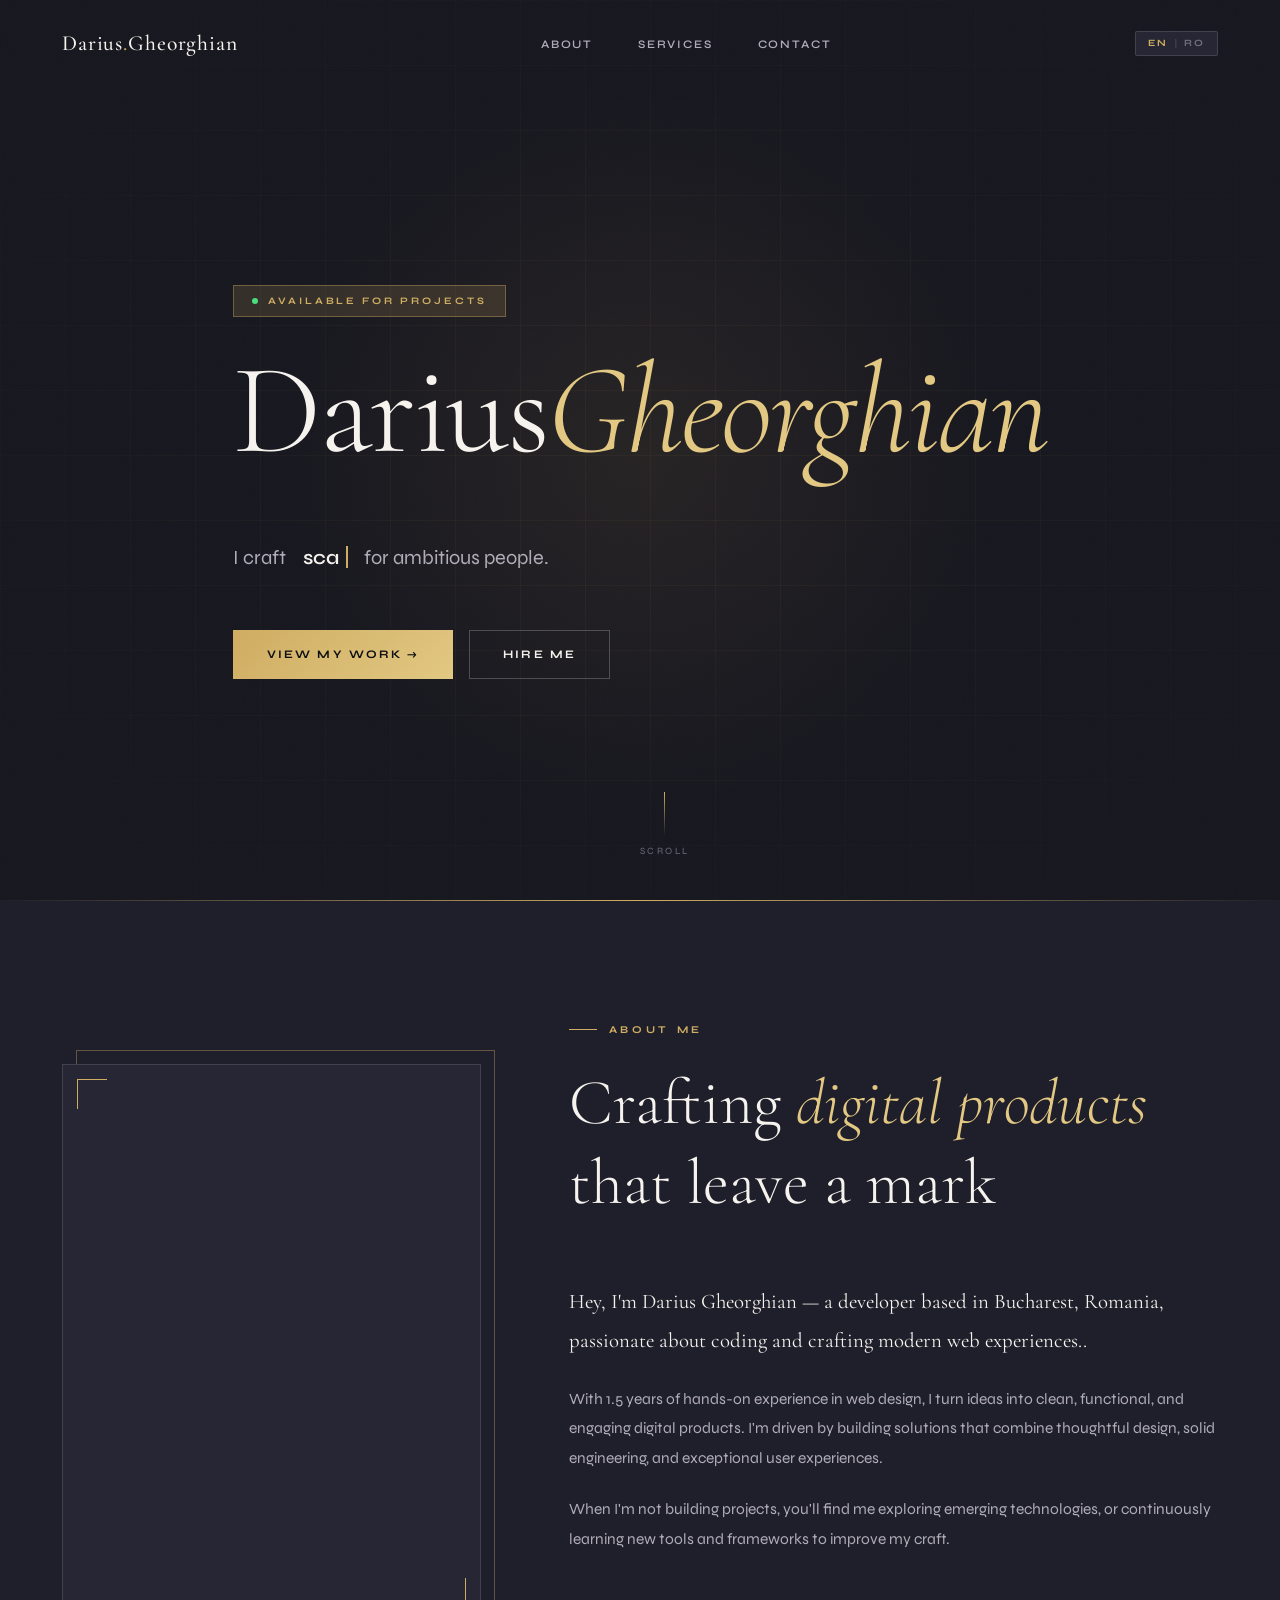
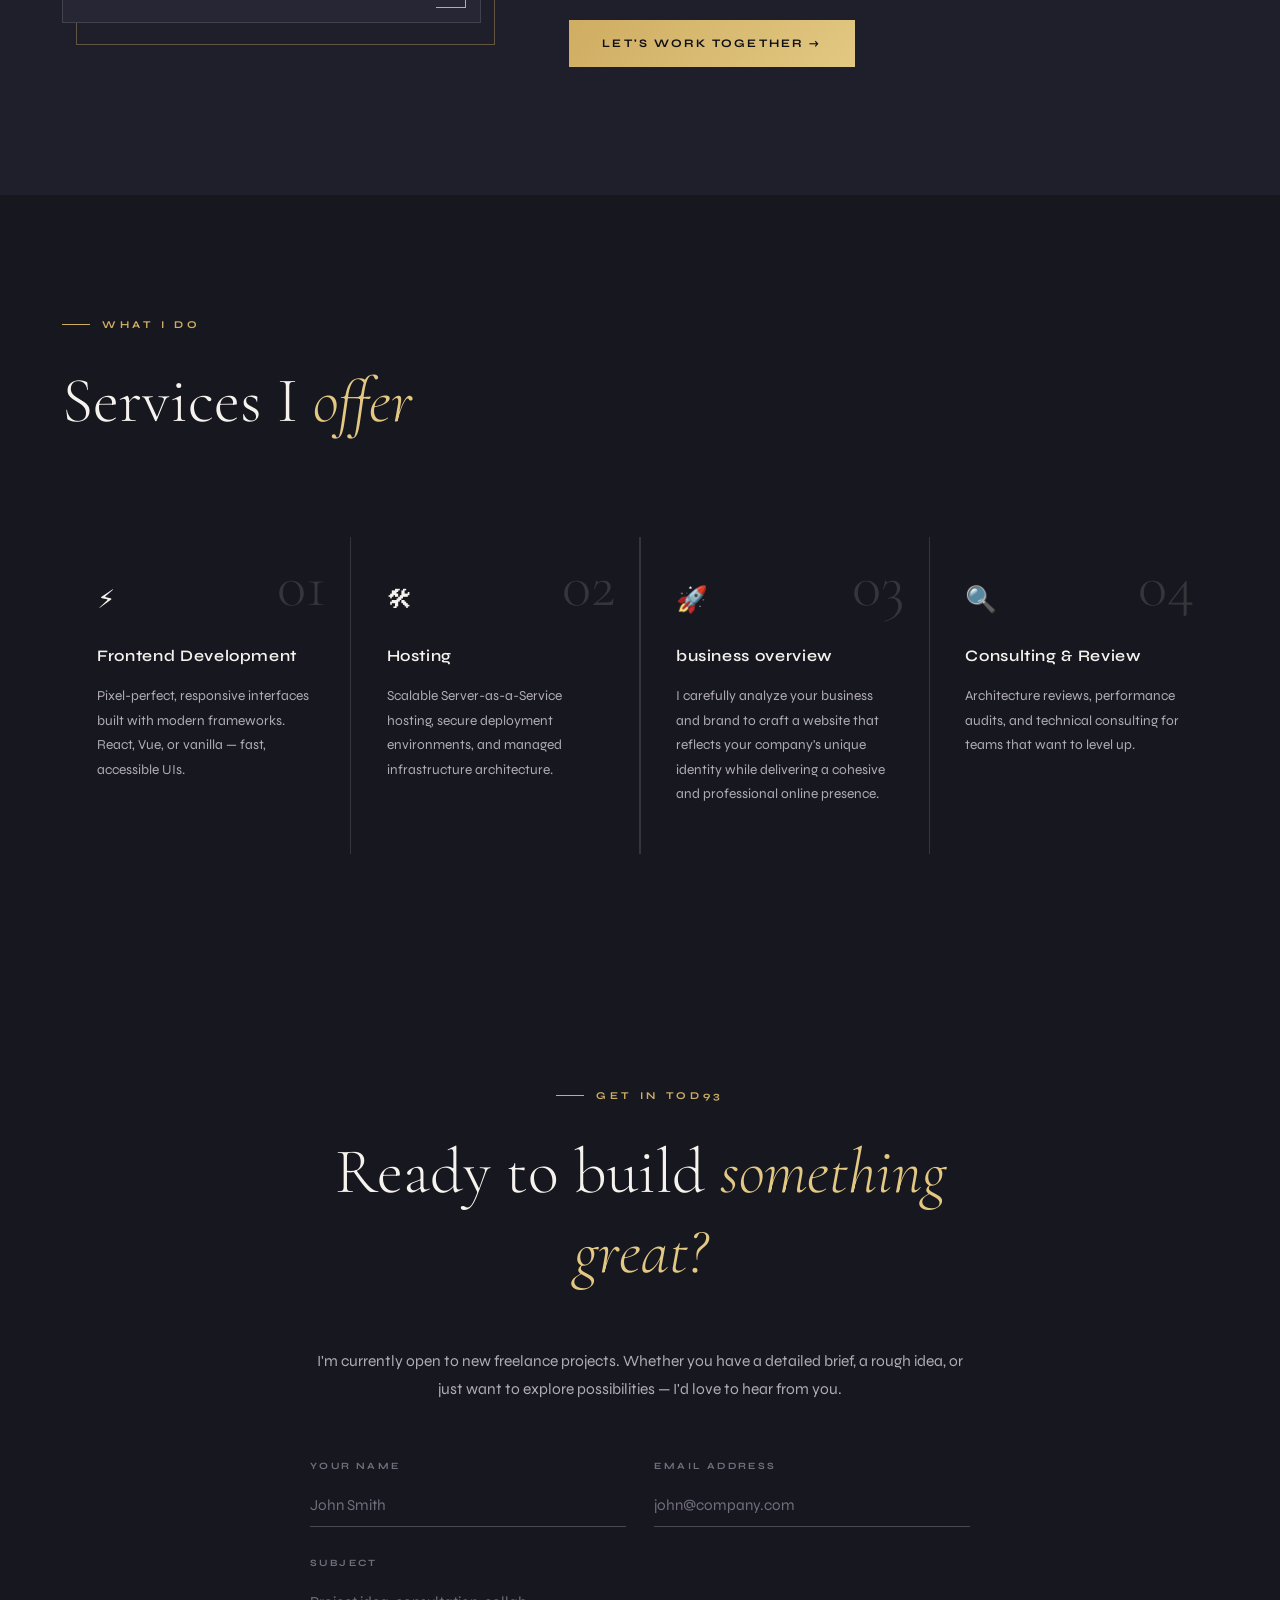
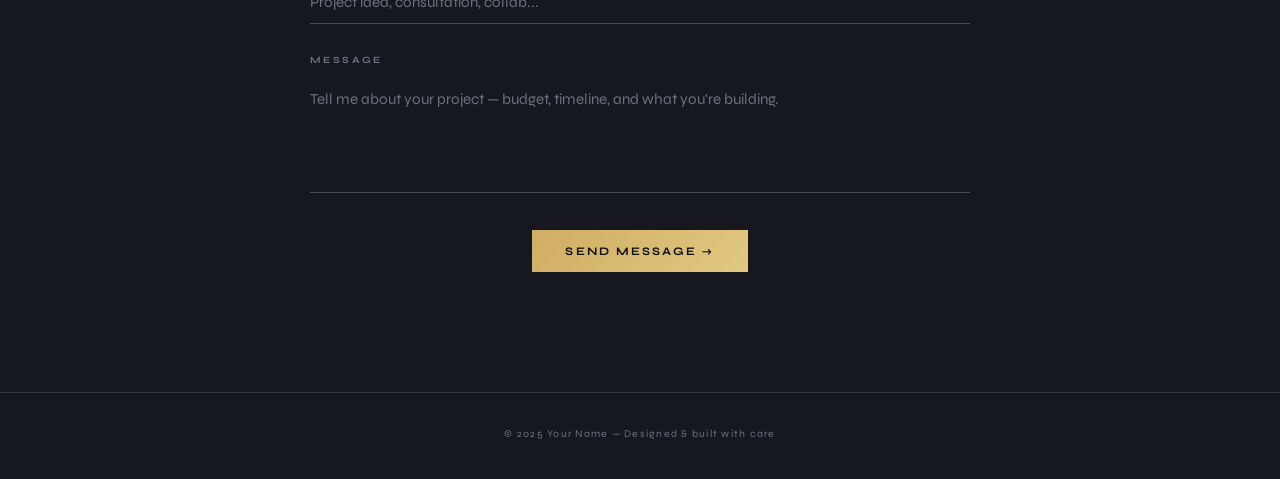
==== commit 940d639a: "Add files via upload" ====
--- a/index.html
+++ b/index.html
@@ -3,11 +3,12 @@
 <head>
     <meta charset="UTF-8">
     <meta name="viewport" content="width=device-width, initial-scale=1.0">
-    <title>Darius Gheorghian</title>
+    <title>Darius Gheorghian - Developer</title>
     <link rel="preconnect" href="https://fonts.googleapis.com">
     <link rel="preconnect" href="https://fonts.gstatic.com" crossorigin>
     <link href="https://fonts.googleapis.com/css2?family=Cormorant+Garamond:ital,wght@0,300;0,400;0,500;0,600;1,300;1,400;1,600&family=Syne:wght@400;500;600;700&display=swap" rel="stylesheet">
     <link rel="stylesheet" href="styles.css">
+    <link rel="icon" type="image/png" href="favicon2.png">
 </head>
 <body>
 
@@ -57,7 +58,7 @@
             <div class="hero-badge" data-i18n="hero_badge">Available for projects</div>
 
             <!-- EDIT: replace with your real name -->
-            <h1 class="hero-name">Your <em>Name</em></h1>
+            <h1 class="hero-name">Darius<em>Gheorghian</em></h1>
 
             <!--
               The typewriter target is left empty — JS fills it.
@@ -114,7 +115,7 @@
 
                 <div class="reveal">
                     <!-- EDIT: your actual bio -->
-                    <p data-i18n="about_p1">Hey, I'm Your Name — a full-stack developer based in [Your City], passionate about building elegant, high-performance web applications.</p>
+                    <p data-i18n="about_p1">Hello i am a good developer in bucharest my name is chchc  u love vcodng [Your City], passionate about building elegant, high-performance web applications.</p>
                     <p data-i18n="about_p2">With X years of hands-on experience I turn complex ideas into clean, maintainable code. I care as much about developer ergonomics as user experience.</p>
                     <p data-i18n="about_p3">When I'm not shipping code you'll find me exploring new frameworks, contributing to open source, or perfecting my morning coffee ritual.</p>
                 </div>
@@ -184,7 +185,9 @@
                 a rough idea, or just want to explore possibilities — I'd love to hear from you.
             </p>
 
-            <form class="contact-form stagger reveal" id="contactForm">
+            <form class="contact-form stagger reveal" id="contactForm"
+                  action="https://formspree.io/f/xjgzpgwz"
+                  method="POST">
 
                 <div class="form-row">
                     <div class="form-group">
@@ -221,10 +224,7 @@
 
             </form>
 
-            <!-- EDIT: replace with your real GitHub URL -->
-            <div class="socials reveal">
-                <a href="https://github.com" class="social-link" target="_blank">GitHub</a>
-            </div>
+
 
         </div>
     </div>
--- a/styles.css
+++ b/styles.css
@@ -792,6 +792,31 @@
 .form-group textarea:focus { border-color: var(--gold); }
 .form-group input::placeholder,
 .form-group textarea::placeholder { color: var(--text-muted); }
+
+/*
+  AUTOFILL FIX
+  Chrome/Edge inject a solid white or blue background when
+  autofilling a field via the :-webkit-autofill pseudo-class.
+  You cannot set background-color directly — the browser ignores it.
+  The trick: use a very large inset box-shadow in the theme colour
+  to visually paint over the browser's autofill background,
+  and force the text colour with -webkit-text-fill-color.
+  transition-delay: 9999s keeps the shadow "stuck" so it never
+  fades back to white during the session.
+*/
+.form-group input:-webkit-autofill,
+.form-group input:-webkit-autofill:hover,
+.form-group input:-webkit-autofill:focus,
+.form-group textarea:-webkit-autofill,
+.form-group textarea:-webkit-autofill:hover,
+.form-group textarea:-webkit-autofill:focus {
+    -webkit-box-shadow: 0 0 0 1000px var(--bg-base) inset !important;
+    box-shadow:         0 0 0 1000px var(--bg-base) inset !important;
+    -webkit-text-fill-color: var(--text-primary) !important;
+    border-bottom: 1px solid var(--gold) !important;
+    transition: background-color 9999s ease-in-out 0s;
+    caret-color: var(--text-primary);
+}
 
 .form-submit { text-align: center; margin-top: .5rem; }
 
